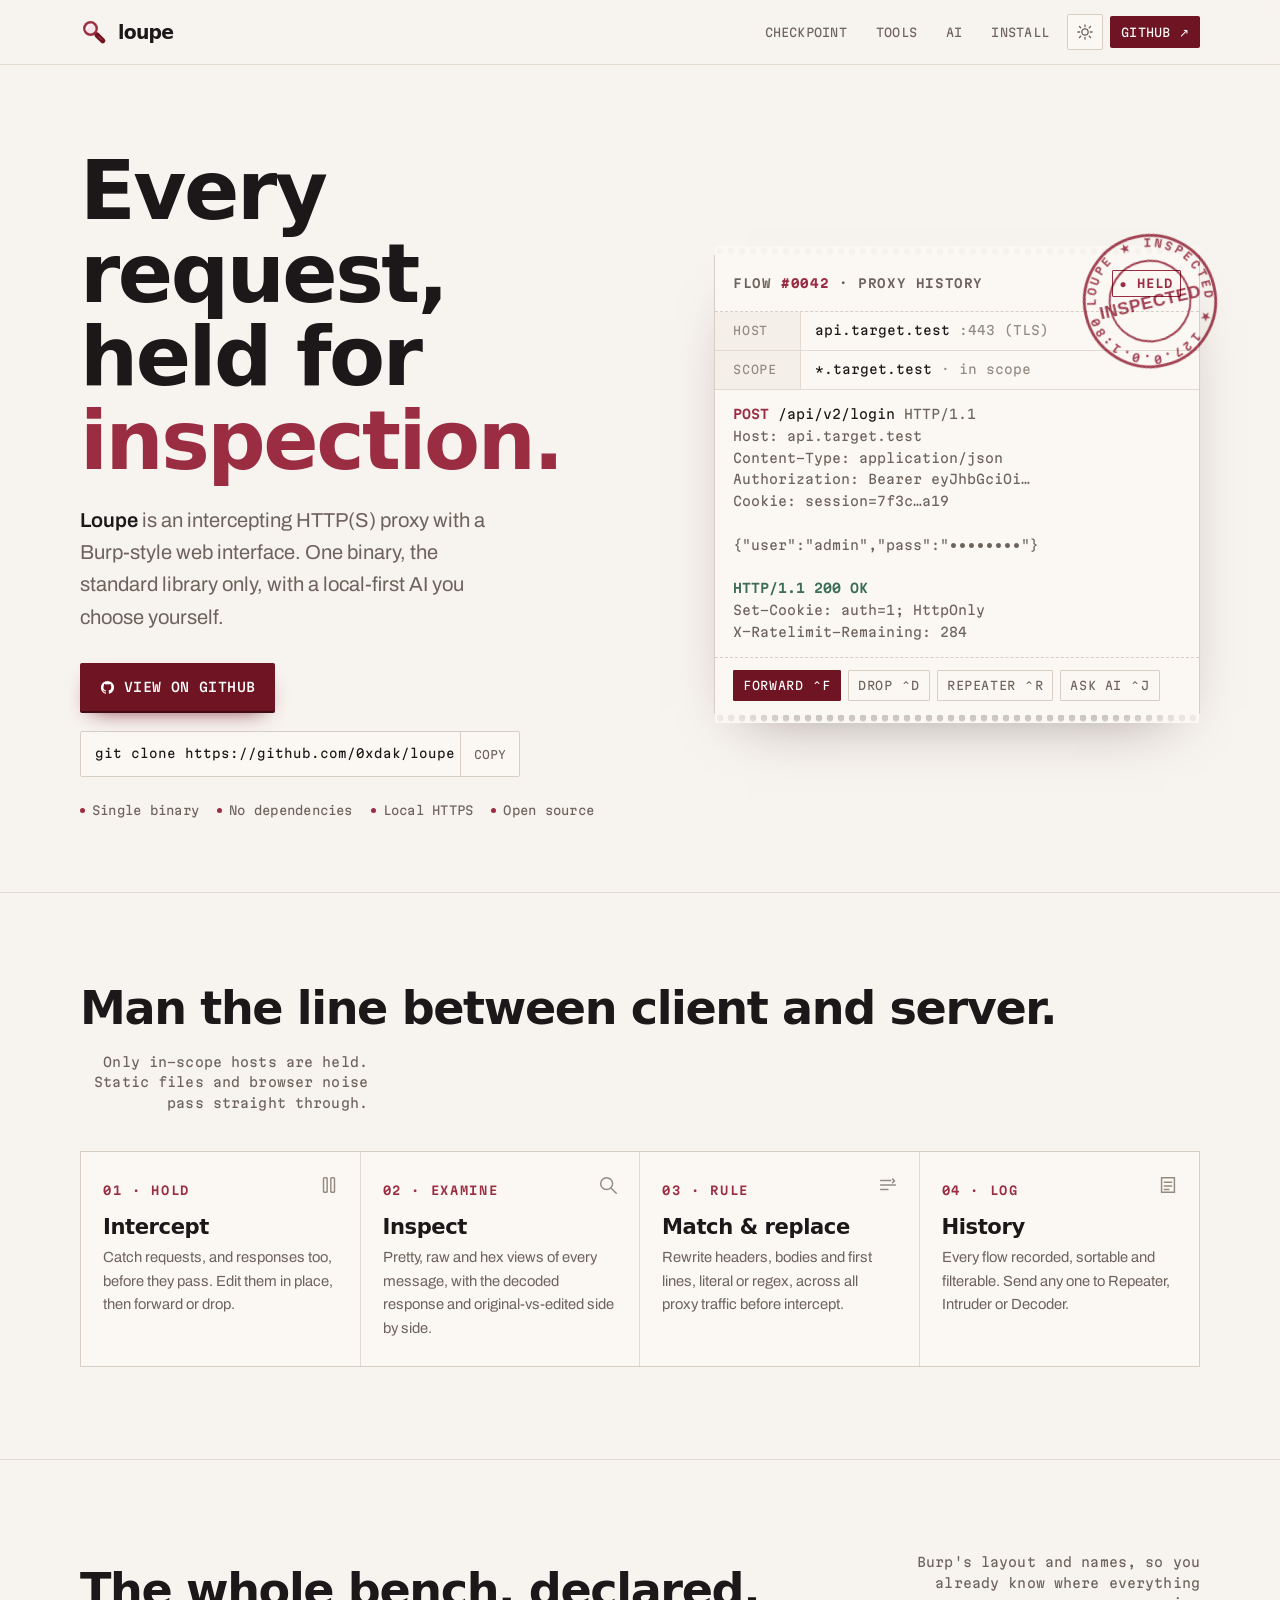
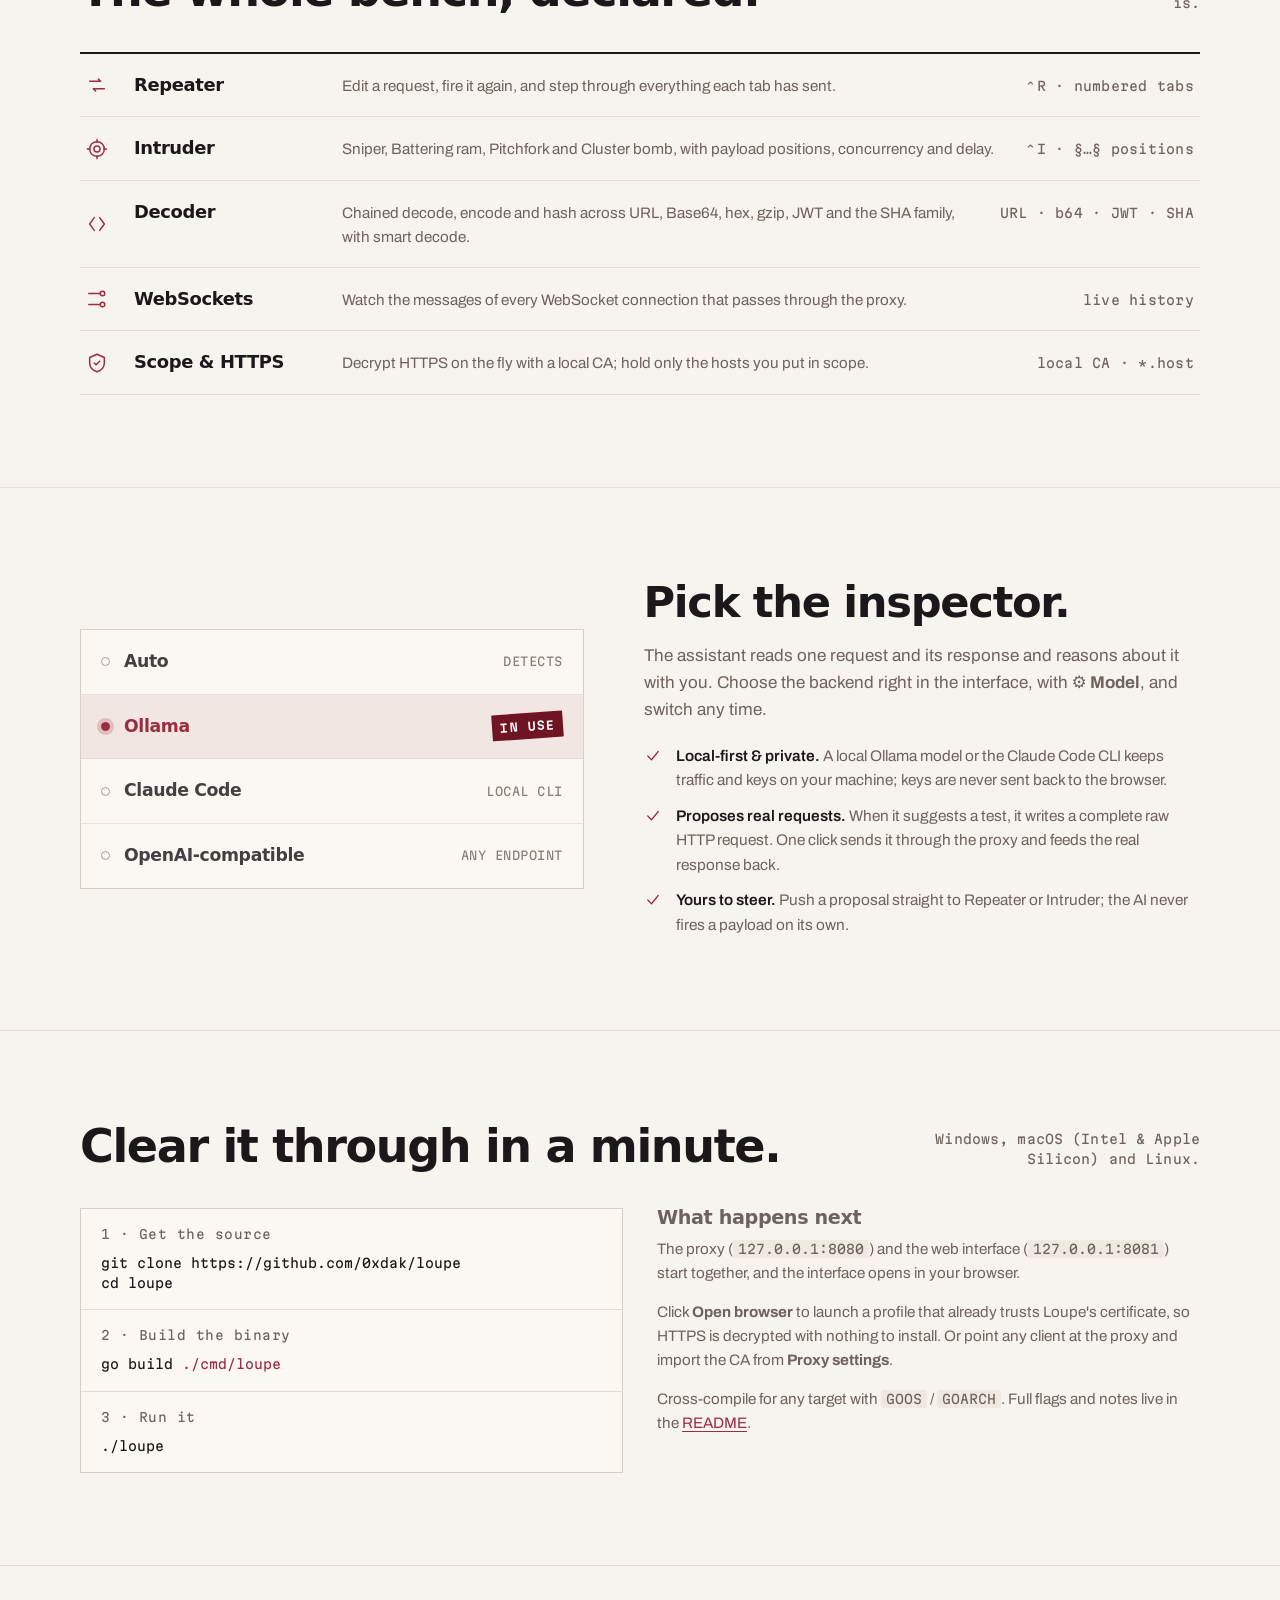
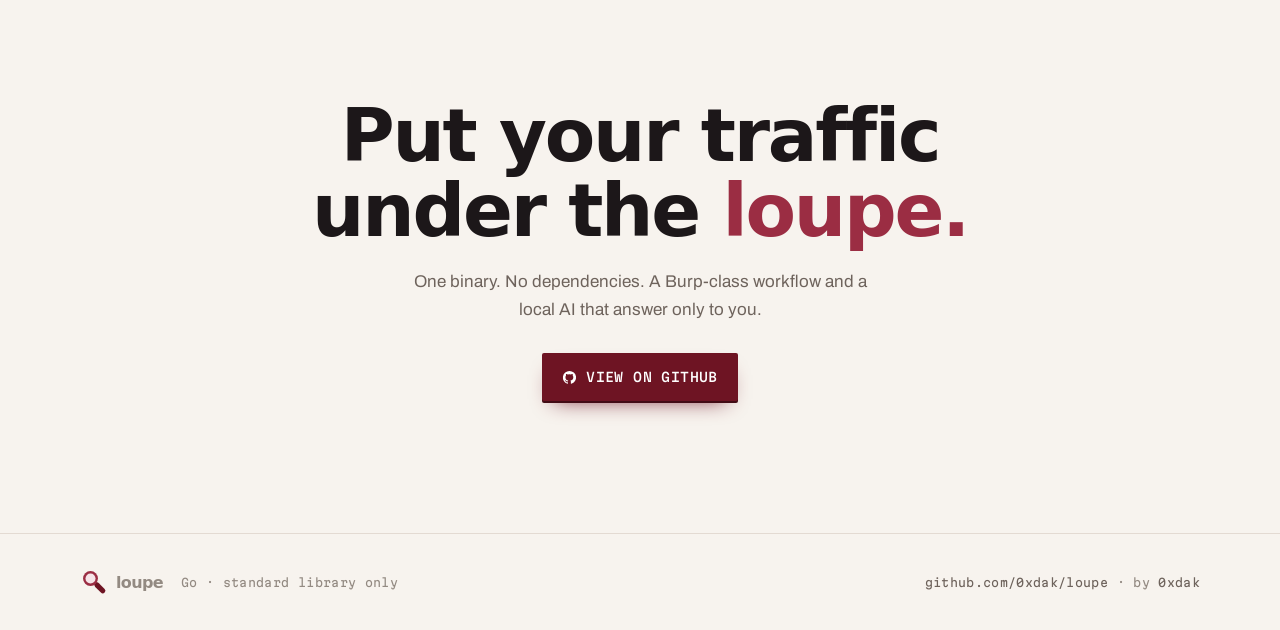
==== docs/index.html @ 5fdfc43d "feat(site): add Loupe landing page (docs/, GitHub Pages ready) A single self-contained landing page " ====
<!doctype html>
<html lang="en">
<head>
<meta charset="utf-8">
<meta name="viewport" content="width=device-width, initial-scale=1">
<title>Loupe — intercepting HTTP(S) proxy</title>
<meta name="description" content="Loupe is a single-binary intercepting HTTP(S) proxy with a Burp-style web interface. Go, standard library only, no dependencies, and a local-first AI assistant you choose yourself.">
<meta property="og:title" content="Loupe — every request, held for inspection">
<meta property="og:description" content="A single Go binary. Burp-style interception, Repeater, Intruder, Decoder — and a local-first AI you pick in the UI.">
<meta property="og:type" content="website">
<link rel="icon" href="data:image/svg+xml,%3Csvg xmlns='http://www.w3.org/2000/svg' viewBox='0 0 64 64'%3E%3Cline x1='34' y1='34' x2='39.5' y2='39.5' stroke='%239B2D43' stroke-width='7.5' stroke-linecap='round'/%3E%3Cline x1='39' y1='39' x2='52' y2='52' stroke='%236E1423' stroke-width='12' stroke-linecap='round'/%3E%3Ccircle cx='24' cy='24' r='17' fill='%239B2D43'/%3E%3Ccircle cx='24' cy='24' r='11.5' fill='%23F6E4E8'/%3E%3C/svg%3E">
<link rel="preconnect" href="https://fonts.googleapis.com">
<link rel="preconnect" href="https://fonts.gstatic.com" crossorigin>
<link href="https://fonts.googleapis.com/css2?family=Archivo:wght@400;500;600;700&family=Archivo+Expanded:wght@600;700;800&family=Martian+Mono:wght@400;500;600&display=swap" rel="stylesheet">
<style>
:root{
  --paper:#F7F3EE; --paper-2:#FBF8F3; --paper-sink:#F0E9E1;
  --ink:#1C1719; --ink-2:#6E635C; --ink-3:#938A82;
  --rule:#E3DAD2; --rule-2:#D8CEC3;
  --stamp:#9B2D43; --stamp-deep:#6E1423; --stamp-ink:#9B2D43; --stamp-hover:#9B2D43; --pink:#E0556B;
  --ok:#3C6E57;
  --display:"Archivo Expanded",system-ui,sans-serif;
  --sans:"Archivo",system-ui,sans-serif;
  --mono:"Martian Mono",ui-monospace,"SFMono-Regular",Menlo,Consolas,monospace;
  --maxw:1200px;
  --stampblend:multiply;
}
:root[data-theme="dark"],
html:not([data-theme="light"]) :root{}
@media (prefers-color-scheme:dark){
  :root:not([data-theme="light"]){
    --paper:#141011; --paper-2:#1C1618; --paper-sink:#0F0C0D;
    --ink:#F1E9EB; --ink-2:#B4A7AB; --ink-3:#9B9094;
    --rule:#2E2528; --rule-2:#3A3034;
    --stamp:#E0607A; --stamp-deep:#B5374F; --stamp-ink:#F293A5; --stamp-hover:#C83C56; --pink:#E0556B;
    --ok:#7FC3A3;
    --stampblend:screen;
    color-scheme:dark;
  }
}
:root[data-theme="dark"]{
  --paper:#141011; --paper-2:#1C1618; --paper-sink:#0F0C0D;
  --ink:#F1E9EB; --ink-2:#B4A7AB; --ink-3:#9B9094;
  --rule:#2E2528; --rule-2:#3A3034;
  --stamp:#E0607A; --stamp-deep:#B5374F; --stamp-ink:#F293A5; --stamp-hover:#C83C56; --pink:#E0556B;
  --ok:#7FC3A3;
  --stampblend:screen;
  color-scheme:dark;
}

*{box-sizing:border-box}
html{-webkit-text-size-adjust:100%}
body{
  margin:0; background:var(--paper); color:var(--ink); overflow-x:hidden;
  font-family:var(--sans); font-size:17px; line-height:1.6;
  font-feature-settings:"ss01";
  -webkit-font-smoothing:antialiased;
}
@media (prefers-reduced-motion: no-preference){html{scroll-behavior:smooth}}
::selection{background:var(--stamp); color:#fff}
a{color:inherit}
h1,h2,h3{margin:0; letter-spacing:-0.03em; line-height:1.02; font-family:var(--display); font-weight:800}
p{margin:0}
:focus-visible{outline:2.5px solid var(--stamp); outline-offset:3px; border-radius:1px}

/* custom scrollbar */
*{scrollbar-color:var(--stamp) var(--paper-sink)}
::-webkit-scrollbar{width:12px;height:12px}
::-webkit-scrollbar-track{background:var(--paper-sink)}
::-webkit-scrollbar-thumb{background:var(--stamp-deep); border:3px solid var(--paper-sink)}

.wrap{max-width:var(--maxw); margin-inline:auto; padding-inline:clamp(18px,4vw,40px)}
.mono{font-family:var(--mono)}

/* ── top bar ── */
.bar{position:sticky; top:0; z-index:40; background:color-mix(in srgb,var(--paper) 86%,transparent);
  backdrop-filter:saturate(120%) blur(8px); border-bottom:1px solid var(--rule)}
.bar .wrap{display:flex; align-items:center; gap:22px; height:64px}
.brand{display:flex; align-items:center; gap:10px; text-decoration:none; font-family:var(--display);
  font-weight:800; font-size:1.18rem; letter-spacing:-0.04em}
.brand svg{width:28px; height:28px; display:block}
.nav{display:flex; align-items:center; gap:7px; margin-left:auto}
.nav a{font-family:var(--mono); font-size:.73rem; letter-spacing:.02em; text-transform:uppercase;
  text-decoration:none; color:var(--ink-2); padding:7px 11px; border-radius:2px}
.nav a:hover{color:var(--ink); background:var(--paper-sink)}
.nav a.gh{color:#fff; background:var(--stamp-deep)}
.nav a.gh:hover{background:var(--stamp-hover); color:#fff}
.iconbtn{appearance:none; border:1px solid var(--rule-2); background:var(--paper-2); color:var(--ink-2);
  width:36px; height:36px; border-radius:2px; cursor:pointer; display:grid; place-items:center; flex:0 0 auto}
.iconbtn:hover{color:var(--stamp); border-color:var(--stamp)}
.iconbtn svg{width:18px;height:18px}
@media(max-width:720px){.nav a:not(.gh){display:none}}

/* ── hero ── */
.hero{position:relative; padding-top:84px; padding-bottom:72px}
.hero .wrap{display:grid; grid-template-columns:1.08fr .92fr; gap:clamp(30px,5vw,64px); align-items:center}
.lede h1{font-size:clamp(2.7rem,6.6vw,5.1rem)}
.lede h1 em{font-style:normal; color:var(--stamp-ink)}
.deck{margin-top:22px; font-size:clamp(1.05rem,1.6vw,1.26rem); color:var(--ink-2); max-width:34ch}
.deck b{color:var(--ink); font-weight:600}
.cta{margin-top:30px; display:flex; flex-wrap:wrap; gap:14px; align-items:center}
.btn{display:inline-flex; align-items:center; gap:9px; font-family:var(--mono); font-weight:500;
  font-size:.8rem; letter-spacing:.03em; text-transform:uppercase; text-decoration:none;
  padding:14px 20px; border-radius:2px; transition:transform .18s cubic-bezier(.2,.8,.2,1),background .18s}
.btn.primary{background:var(--stamp-deep); color:#fff; box-shadow:0 2px 0 color-mix(in srgb,var(--stamp-deep) 60%,#000), 0 10px 22px -12px var(--stamp-deep)}
.btn.primary:hover{background:var(--stamp-hover); transform:translateY(-2px)}
.btn.primary svg{width:15px;height:15px}
.install{margin-top:20px; display:flex; align-items:stretch; max-width:440px; border:1px solid var(--rule-2);
  border-radius:2px; background:var(--paper-2); overflow:hidden}
.install code{font-family:var(--mono); font-size:.76rem; color:var(--ink); padding:12px 14px; overflow-x:auto; white-space:nowrap; flex:1}
.install .cp{appearance:none;border:0;border-left:1px solid var(--rule-2); background:transparent; color:var(--ink-2); cursor:pointer; padding:0 13px; font-family:var(--mono); font-size:.7rem}
.install .cp:hover{color:var(--stamp); background:var(--paper-sink)}
.trust{margin-top:24px; display:flex; flex-wrap:wrap; gap:7px 18px; font-family:var(--mono); font-size:.75rem; letter-spacing:.02em; color:var(--ink-2)}
.trust span{display:inline-flex; align-items:center; gap:7px}
.trust span::before{content:""; width:5px; height:5px; background:var(--stamp); border-radius:50%}

/* ── declaration card (hero right) ── */
.decl{position:relative; background:var(--paper-2); border:1px solid var(--rule-2);
  box-shadow:0 1px 0 var(--paper), 0 30px 60px -34px rgba(40,20,20,.5);
  --perf:radial-gradient(circle at 5px 50%, transparent 3.2px, var(--paper-2) 3.6px);
}
.decl::before,.decl::after{content:""; position:absolute; left:0; right:0; height:10px;
  background:var(--perf); background-size:11px 11px; background-position:0 center}
.decl::before{top:-10px} .decl::after{bottom:-10px; transform:scaleY(-1)}
.decl .hd{display:flex; justify-content:space-between; align-items:baseline; gap:12px; padding:14px 18px; border-bottom:1px dashed var(--rule-2)}
.decl .hd .no{font-family:var(--mono); font-weight:600; font-size:.76rem; letter-spacing:.05em; color:var(--ink-2)}
.decl .hd .no b{color:var(--stamp-ink)}
.decl .verdict{font-family:var(--mono); font-size:.74rem; font-weight:600; letter-spacing:.09em; text-transform:uppercase; color:var(--stamp-ink); border:1px solid currentColor; padding:3px 7px; border-radius:1px}
.fieldrow{display:grid; grid-template-columns:86px 1fr; border-bottom:1px solid var(--rule); font-size:.78rem}
.fieldrow .k{font-family:var(--mono); font-size:.72rem; letter-spacing:.06em; text-transform:uppercase; color:var(--ink-3); padding:9px 10px 9px 18px; border-right:1px solid var(--rule); background:color-mix(in srgb,var(--paper-sink) 60%,transparent)}
.fieldrow .v{font-family:var(--mono); color:var(--ink); padding:9px 14px; overflow:hidden; text-overflow:ellipsis; white-space:nowrap}
.fieldrow .v .mut{color:var(--ink-3)}
.raw{font-family:var(--mono); font-size:.8rem; line-height:1.7; padding:14px 18px; color:var(--ink-2); white-space:pre; overflow-x:auto}
.raw .m{color:var(--stamp-ink); font-weight:600}
.raw .h{color:var(--ink)}
.raw .s{color:var(--ok); font-weight:600}
.decl .ft{display:flex; gap:7px; padding:12px 18px; border-top:1px dashed var(--rule-2); flex-wrap:wrap}
.chip{font-family:var(--mono); font-size:.72rem; letter-spacing:.05em; text-transform:uppercase; padding:5px 9px; border-radius:1px; border:1px solid var(--rule-2); color:var(--ink-2)}
.chip.on{background:var(--stamp-deep); color:#fff; border-color:var(--stamp-deep)}

/* rubber stamp */
.stamp{position:absolute; width:150px; height:150px; right:-26px; top:-30px; z-index:3;
  color:var(--stamp-ink); mix-blend-mode:var(--stampblend);
  transform:rotate(-13deg); pointer-events:none;
  filter:drop-shadow(0 1px 0 rgba(0,0,0,.04))}
.stamp svg{width:100%; height:100%}
@media (prefers-reduced-motion: no-preference){
  .stamp{animation:thwack .55s cubic-bezier(.2,.9,.25,1) .45s both}
  @keyframes thwack{
    0%{opacity:0; transform:rotate(-30deg) scale(1.5)}
    60%{opacity:.95; transform:rotate(-10deg) scale(.96)}
    100%{opacity:.9; transform:rotate(-13deg) scale(1)}
  }
}

/* ── section frame ── */
section{position:relative}
.band{padding-top:92px; padding-bottom:92px; border-top:1px solid var(--rule)}
.htop{display:flex; align-items:flex-end; justify-content:space-between; gap:20px; margin-bottom:38px; flex-wrap:wrap}
.htop h2{font-size:clamp(1.9rem,3.6vw,2.9rem)}
.htop .note{font-family:var(--mono); font-size:.8rem; letter-spacing:.01em; color:var(--ink-2); max-width:32ch; text-align:right}
.lead{font-size:clamp(1.05rem,1.5vw,1.2rem); color:var(--ink-2); max-width:60ch}

/* checkpoint stations */
.stations{display:grid; grid-template-columns:repeat(4,1fr); border:1px solid var(--rule-2); background:var(--paper-2)}
.station{padding:24px 22px 26px; border-right:1px solid var(--rule); position:relative}
.station:last-child{border-right:0}
.station .seg{font-family:var(--mono); font-size:.74rem; letter-spacing:.14em; text-transform:uppercase; color:var(--stamp-ink); font-weight:600}
.station h3{font-family:var(--display); font-weight:700; font-size:1.32rem; margin:12px 0 9px; letter-spacing:-.02em}
.station p{font-size:.92rem; color:var(--ink-2)}
.station .mk{position:absolute; top:22px; right:20px; width:22px; height:22px; color:var(--ink-3)}
.station .mk svg{width:100%;height:100%}
@media(max-width:860px){.stations{grid-template-columns:1fr 1fr}
  .station:nth-child(2n){border-right:0} .station:nth-child(-n+2){border-bottom:1px solid var(--rule)}}
@media(max-width:520px){.stations{grid-template-columns:1fr}
  .station{border-right:0; border-bottom:1px solid var(--rule)} .station:last-child{border-bottom:0}}

/* manifest ledger */
.manifest{border-top:2px solid var(--ink)}
.item{display:grid; grid-template-columns:30px 190px 1fr auto; gap:18px; align-items:baseline;
  padding:17px 6px; border-bottom:1px solid var(--rule)}
.item .ic{width:22px; height:22px; color:var(--stamp-ink); align-self:center}
.item .ic svg{width:100%;height:100%}
.item .nm{font-family:var(--display); font-weight:700; font-size:1.12rem; letter-spacing:-.02em}
.item .ds{color:var(--ink-2); font-size:.95rem}
.item .cd{font-family:var(--mono); font-size:.8rem; letter-spacing:.02em; color:var(--ink-2); white-space:nowrap}
.item:hover{background:var(--paper-2)}
.item:hover .nm{color:var(--stamp-ink)}
@media(max-width:760px){.item{grid-template-columns:24px 1fr; gap:6px 14px}
  .item .ds{grid-column:2} .item .cd{grid-column:2; margin-top:2px}}

/* AI section — struck-forward stack */
.ai{display:grid; grid-template-columns:.95fr 1.05fr; gap:clamp(30px,5vw,60px); align-items:center}
.providers{border:1px solid var(--rule-2); background:var(--paper-2)}
.prov{display:flex; align-items:center; gap:14px; padding:18px 20px; border-bottom:1px solid var(--rule); position:relative; transition:background .2s}
.prov:last-child{border-bottom:0}
.prov .dot{width:9px;height:9px;border-radius:50%; border:1.5px solid var(--ink-3); flex:0 0 auto}
.prov .pn{font-family:var(--display); font-weight:700; font-size:1.08rem; letter-spacing:-.02em}
.prov .pd{font-family:var(--mono); font-size:.74rem; color:var(--ink-2); margin-left:auto; text-transform:uppercase; letter-spacing:.04em}
.prov.ghost{opacity:.82}
.prov.active{opacity:1; background:color-mix(in srgb,var(--stamp) 9%,transparent)}
.prov.active .dot{background:var(--stamp); border-color:var(--stamp); box-shadow:0 0 0 4px color-mix(in srgb,var(--stamp) 22%,transparent)}
.prov.active .pn{color:var(--stamp-ink)}
.prov.active .pd{color:var(--stamp-ink)}
.prov .struck{margin-left:auto; display:none}
.prov.active .struck{display:inline-block; font-family:var(--mono); font-size:.72rem; font-weight:600; letter-spacing:.1em; text-transform:uppercase; color:#fff; background:var(--stamp-deep); padding:4px 8px; border-radius:1px; transform:rotate(-4deg)}
.prov.active .pd{display:none}
.ai .copy h2{font-size:clamp(1.9rem,3.4vw,2.7rem)}
.ai .copy p{margin-top:18px; color:var(--ink-2)}
.ai .copy ul{margin:20px 0 0; padding:0; list-style:none; display:grid; gap:11px}
.ai .copy li{display:grid; grid-template-columns:20px 1fr; gap:12px; font-size:.96rem; color:var(--ink-2)}
.ai .copy li b{color:var(--ink); font-weight:600}
.ai .copy li svg{width:18px;height:18px;color:var(--stamp-ink);margin-top:3px}
@media(max-width:820px){.ai{grid-template-columns:1fr; gap:34px}}

/* install */
.installband .grid{display:grid; grid-template-columns:1fr 1fr; gap:34px}
@media(max-width:760px){.installband .grid{grid-template-columns:1fr; gap:26px}}
.steps{display:grid; gap:0; border:1px solid var(--rule-2); background:var(--paper-2)}
.step{padding:16px 20px; border-bottom:1px solid var(--rule)}
.step:last-child{border-bottom:0}
.step .lbl{font-family:var(--mono); font-size:.78rem; letter-spacing:.04em; color:var(--ink-2)}
.step pre{margin:8px 0 0; font-family:var(--mono); font-size:.8rem; color:var(--ink); white-space:pre-wrap; word-break:break-word}
.step pre .m{color:var(--stamp-ink)}
.notes{font-size:.95rem; color:var(--ink-2)}
.notes h3{font-family:var(--display); font-weight:700; font-size:1.2rem; letter-spacing:-.02em; margin:0 0 10px}
.notes p{margin:0 0 14px} .notes code{font-family:var(--mono); font-size:.84em; background:var(--paper-sink); padding:1px 5px; border-radius:2px}
.notes a{color:var(--stamp-ink); text-underline-offset:3px}

/* closing */
.closer{text-align:center; padding-top:132px; padding-bottom:132px; border-top:1px solid var(--rule); position:relative; overflow:hidden}
.closer h2{font-size:clamp(2.3rem,6vw,4.6rem)}
.closer h2 em{font-style:normal;color:var(--stamp-ink)}
.closer p{margin:20px auto 0; color:var(--ink-2); max-width:46ch}
.closer .cta{justify-content:center}

/* footer */
footer{border-top:1px solid var(--rule); padding-block:34px; color:var(--ink-3)}
footer .wrap{display:flex; align-items:center; gap:18px; flex-wrap:wrap; font-family:var(--mono); font-size:.72rem; letter-spacing:.03em}
footer .brand{font-size:1rem}
footer a{color:var(--ink-2); text-decoration:none}
footer a:hover{color:var(--stamp-ink)}
footer .sp{margin-left:auto}
@media(max-width:880px){.hero .wrap{grid-template-columns:1fr; gap:38px}.decl{max-width:560px}.stamp{width:124px;height:124px;right:-10px;top:-24px}}
@media(max-width:640px){.band{padding-top:58px;padding-bottom:58px}.closer{padding-top:84px;padding-bottom:84px}.hero{padding-top:52px}.htop .note{text-align:left}.install{max-width:100%}}
</style>
</head>
<body>

<header class="bar">
  <div class="wrap">
    <a class="brand" href="#top" aria-label="Loupe home">
      <svg viewBox="0 0 64 64" aria-hidden="true">
        <clipPath id="lg"><circle cx="24" cy="24" r="11.5"/></clipPath>
        <line x1="34" y1="34" x2="39.5" y2="39.5" stroke="#9B2D43" stroke-width="7.5" stroke-linecap="round"/>
        <line x1="39" y1="39" x2="52" y2="52" stroke="#6E1423" stroke-width="12" stroke-linecap="round"/>
        <line x1="42.5" y1="42.5" x2="49.5" y2="49.5" stroke="#E0556B" stroke-width="2.4" stroke-linecap="round" opacity=".5"/>
        <circle cx="24" cy="24" r="17" fill="#9B2D43"/>
        <circle cx="24" cy="24" r="11.5" fill="#F6E4E8"/>
        <g clip-path="url(#lg)"><path d="M11 29 L29 11" stroke="#fff" stroke-width="5" stroke-linecap="round" opacity=".55"/></g>
      </svg>
      loupe
    </a>
    <nav class="nav">
      <a href="#checkpoint">Checkpoint</a>
      <a href="#tools">Tools</a>
      <a href="#ai">AI</a>
      <a href="#install">Install</a>
      <button class="iconbtn" id="theme" aria-label="Switch theme" title="Switch light / dark">
        <svg viewBox="0 0 24 24" fill="none" stroke="currentColor" stroke-width="1.7" stroke-linecap="round"><circle cx="12" cy="12" r="4.2"/><path d="M12 2.5v2.4M12 19.1v2.4M4.6 4.6l1.7 1.7M17.7 17.7l1.7 1.7M2.5 12h2.4M19.1 12h2.4M4.6 19.4l1.7-1.7M17.7 6.3l1.7-1.7"/></svg>
      </button>
      <a class="gh" href="https://github.com/0xdak/loupe">GitHub ↗</a>
    </nav>
  </div>
</header>

<main id="top">

<!-- ── HERO ── -->
<section class="hero">
  <div class="wrap">
    <div class="lede">
      <h1>Every request,<br>held for <em>inspection.</em></h1>
      <p class="deck"><b>Loupe</b> is an intercepting HTTP(S) proxy with a Burp-style web interface. One binary, the standard library only, with a local-first AI you choose yourself.</p>
      <div class="cta">
        <a class="btn primary" href="https://github.com/0xdak/loupe">
          <svg viewBox="0 0 24 24" fill="currentColor" aria-hidden="true"><path d="M12 1.5A10.5 10.5 0 0 0 8.7 22c.5.1.7-.2.7-.5v-2c-2.8.6-3.4-1.2-3.4-1.2-.5-1.2-1.1-1.5-1.1-1.5-.9-.6.1-.6.1-.6 1 .1 1.5 1 1.5 1 .9 1.5 2.4 1.1 3 .8.1-.6.3-1.1.6-1.4-2.2-.2-4.6-1.1-4.6-5 0-1.1.4-2 1-2.7-.1-.3-.4-1.3.1-2.6 0 0 .8-.3 2.7 1a9.4 9.4 0 0 1 5 0c1.9-1.3 2.7-1 2.7-1 .5 1.3.2 2.3.1 2.6.6.7 1 1.6 1 2.7 0 3.9-2.4 4.8-4.6 5 .3.3.7 1 .7 2v3c0 .3.2.6.7.5A10.5 10.5 0 0 0 12 1.5Z"/></svg>
          View on GitHub
        </a>
      </div>
      <div class="install">
        <code>git clone https://github.com/0xdak/loupe &amp;&amp; cd loupe &amp;&amp; go build ./cmd/loupe</code>
        <button class="cp" data-copy="git clone https://github.com/0xdak/loupe &amp;&amp; cd loupe &amp;&amp; go build ./cmd/loupe" aria-label="Copy install command">COPY</button>
      </div>
      <div class="trust">
        <span>Single binary</span><span>No dependencies</span><span>Local HTTPS</span><span>Open source</span>
      </div>
    </div>

    <div class="decl" aria-label="A held request, stamped inspected">
      <div class="stamp" aria-hidden="true">
        <svg viewBox="0 0 160 160">
          <defs><path id="ring" d="M80,80 m-58,0 a58,58 0 1,1 116,0 a58,58 0 1,1 -116,0"/></defs>
          <circle cx="80" cy="80" r="70" fill="none" stroke="currentColor" stroke-width="3"/>
          <circle cx="80" cy="80" r="43" fill="none" stroke="currentColor" stroke-width="2"/>
          <text font-family="Martian Mono, monospace" font-size="11.5" font-weight="600" letter-spacing="2.4" fill="currentColor">
            <textPath href="#ring" startOffset="2%">LOUPE ★ INSPECTED ★ 127.0.0.1:8080 ★ HELD ★</textPath>
          </text>
          <text x="80" y="87" text-anchor="middle" font-family="Archivo Expanded, sans-serif" font-size="18.5" font-weight="800" letter-spacing=".5" fill="currentColor">INSPECTED</text>
        </svg>
      </div>
      <div class="hd">
        <span class="no">FLOW <b>#0042</b> · PROXY HISTORY</span>
        <span class="verdict">● HELD</span>
      </div>
      <div class="fieldrow"><div class="k">Host</div><div class="v">api.target.test <span class="mut">:443 (TLS)</span></div></div>
      <div class="fieldrow"><div class="k">Scope</div><div class="v">*.target.test <span class="mut">· in scope</span></div></div>
      <div class="raw"><span class="m">POST</span> <span class="h">/api/v2/login</span> HTTP/1.1
Host: api.target.test
Content-Type: application/json
Authorization: Bearer eyJhbGciОi…
Cookie: session=7f3c…a19

{"user":"admin","pass":"••••••••"}

<span class="s">HTTP/1.1 200 OK</span>
Set-Cookie: auth=1; HttpOnly
X-Ratelimit-Remaining: 284</div>
      <div class="ft">
        <span class="chip on">Forward ⌃F</span>
        <span class="chip">Drop ⌃D</span>
        <span class="chip">Repeater ⌃R</span>
        <span class="chip">Ask AI ⌃J</span>
      </div>
    </div>
  </div>
</section>

<!-- ── CHECKPOINT ── -->
<section class="band" id="checkpoint">
  <div class="wrap">
    <div class="htop">
      <h2>Man the line between client and server.</h2>
      <p class="note">Only in-scope hosts are held. Static files and browser noise pass straight through.</p>
    </div>
    <div class="stations">
      <div class="station">
        <span class="seg">01 · Hold</span>
        <div class="mk"><svg viewBox="0 0 24 24" fill="none" stroke="currentColor" stroke-width="1.6"><rect x="6" y="4" width="4" height="16" rx="1"/><rect x="14" y="4" width="4" height="16" rx="1"/></svg></div>
        <h3>Intercept</h3>
        <p>Catch requests, and responses too, before they pass. Edit them in place, then forward or drop.</p>
      </div>
      <div class="station">
        <span class="seg">02 · Examine</span>
        <div class="mk"><svg viewBox="0 0 24 24" fill="none" stroke="currentColor" stroke-width="1.6" stroke-linecap="round"><circle cx="10.5" cy="10.5" r="6.5"/><path d="M15.5 15.5 21 21"/></svg></div>
        <h3>Inspect</h3>
        <p>Pretty, raw and hex views of every message, with the decoded response and original-vs-edited side by side.</p>
      </div>
      <div class="station">
        <span class="seg">03 · Rule</span>
        <div class="mk"><svg viewBox="0 0 24 24" fill="none" stroke="currentColor" stroke-width="1.6" stroke-linecap="round" stroke-linejoin="round"><path d="M4 7h11M4 12h16M4 17h8"/><path d="M17 5.5 19 7.5 17 9.5"/></svg></div>
        <h3>Match &amp; replace</h3>
        <p>Rewrite headers, bodies and first lines, literal or regex, across all proxy traffic before intercept.</p>
      </div>
      <div class="station">
        <span class="seg">04 · Log</span>
        <div class="mk"><svg viewBox="0 0 24 24" fill="none" stroke="currentColor" stroke-width="1.6" stroke-linecap="round"><path d="M5 4h14v16H5z"/><path d="M8 9h8M8 13h8M8 17h5"/></svg></div>
        <h3>History</h3>
        <p>Every flow recorded, sortable and filterable. Send any one to Repeater, Intruder or Decoder.</p>
      </div>
    </div>
  </div>
</section>

<!-- ── TOOLS MANIFEST ── -->
<section class="band" id="tools">
  <div class="wrap">
    <div class="htop">
      <h2>The whole bench, declared.</h2>
      <p class="note">Burp's layout and names, so you already know where everything is.</p>
    </div>
    <div class="manifest">
      <div class="item">
        <span class="ic"><svg viewBox="0 0 24 24" fill="none" stroke="currentColor" stroke-width="1.6" stroke-linecap="round" stroke-linejoin="round"><path d="M4 8h12l-2.5-2.5M20 16H8l2.5 2.5"/></svg></span>
        <span class="nm">Repeater</span>
        <span class="ds">Edit a request, fire it again, and step through everything each tab has sent.</span>
        <span class="cd">⌃R · numbered tabs</span>
      </div>
      <div class="item">
        <span class="ic"><svg viewBox="0 0 24 24" fill="none" stroke="currentColor" stroke-width="1.6"><circle cx="12" cy="12" r="8"/><circle cx="12" cy="12" r="3.3"/><path d="M12 1.5v3M12 19.5v3M1.5 12h3M19.5 12h3" stroke-linecap="round"/></svg></span>
        <span class="nm">Intruder</span>
        <span class="ds">Sniper, Battering ram, Pitchfork and Cluster bomb, with payload positions, concurrency and delay.</span>
        <span class="cd">⌃I · §…§ positions</span>
      </div>
      <div class="item">
        <span class="ic"><svg viewBox="0 0 24 24" fill="none" stroke="currentColor" stroke-width="1.6" stroke-linecap="round" stroke-linejoin="round"><path d="M9 5 4 12l5 7M15 5l5 7-5 7"/></svg></span>
        <span class="nm">Decoder</span>
        <span class="ds">Chained decode, encode and hash across URL, Base64, hex, gzip, JWT and the SHA family, with smart decode.</span>
        <span class="cd">URL · b64 · JWT · SHA</span>
      </div>
      <div class="item">
        <span class="ic"><svg viewBox="0 0 24 24" fill="none" stroke="currentColor" stroke-width="1.6" stroke-linecap="round" stroke-linejoin="round"><path d="M3 6h12M3 18h12"/><circle cx="18" cy="6" r="2.5"/><circle cx="18" cy="18" r="2.5"/></svg></span>
        <span class="nm">WebSockets</span>
        <span class="ds">Watch the messages of every WebSocket connection that passes through the proxy.</span>
        <span class="cd">live history</span>
      </div>
      <div class="item">
        <span class="ic"><svg viewBox="0 0 24 24" fill="none" stroke="currentColor" stroke-width="1.6" stroke-linecap="round" stroke-linejoin="round"><path d="M12 2.5 4 6v6c0 5 3.4 8 8 9.5 4.6-1.5 8-4.5 8-9.5V6z"/><path d="M9 12l2 2 4-4"/></svg></span>
        <span class="nm">Scope &amp; HTTPS</span>
        <span class="ds">Decrypt HTTPS on the fly with a local CA; hold only the hosts you put in scope.</span>
        <span class="cd">local CA · *.host</span>
      </div>
    </div>
  </div>
</section>

<!-- ── AI ── -->
<section class="band" id="ai">
  <div class="wrap ai">
    <div class="providers" role="list" aria-label="AI providers, the active one struck forward">
      <div class="prov ghost" role="listitem"><span class="dot"></span><span class="pn">Auto</span><span class="pd">detects</span></div>
      <div class="prov active" role="listitem"><span class="dot"></span><span class="pn">Ollama</span><span class="pd">local</span><span class="struck">In use</span></div>
      <div class="prov ghost" role="listitem"><span class="dot"></span><span class="pn">Claude Code</span><span class="pd">local CLI</span></div>
      <div class="prov ghost" role="listitem"><span class="dot"></span><span class="pn">OpenAI-compatible</span><span class="pd">any endpoint</span></div>
    </div>
    <div class="copy">
      <h2>Pick the inspector.</h2>
      <p>The assistant reads one request and its response and reasons about it with you. Choose the backend right in the interface, with <b>⚙ Model</b>, and switch any time.</p>
      <ul>
        <li><svg viewBox="0 0 24 24" fill="none" stroke="currentColor" stroke-width="1.7" stroke-linecap="round" stroke-linejoin="round"><path d="M5 12l5 5 9-11"/></svg><span><b>Local-first & private.</b> A local Ollama model or the Claude Code CLI keeps traffic and keys on your machine; keys are never sent back to the browser.</span></li>
        <li><svg viewBox="0 0 24 24" fill="none" stroke="currentColor" stroke-width="1.7" stroke-linecap="round" stroke-linejoin="round"><path d="M5 12l5 5 9-11"/></svg><span><b>Proposes real requests.</b> When it suggests a test, it writes a complete raw HTTP request. One click sends it through the proxy and feeds the real response back.</span></li>
        <li><svg viewBox="0 0 24 24" fill="none" stroke="currentColor" stroke-width="1.7" stroke-linecap="round" stroke-linejoin="round"><path d="M5 12l5 5 9-11"/></svg><span><b>Yours to steer.</b> Push a proposal straight to Repeater or Intruder; the AI never fires a payload on its own.</span></li>
      </ul>
    </div>
  </div>
</section>

<!-- ── INSTALL ── -->
<section class="band installband" id="install">
  <div class="wrap">
    <div class="htop"><h2>Clear it through in a minute.</h2>
      <p class="note">Windows, macOS (Intel &amp; Apple Silicon) and Linux.</p></div>
    <div class="grid">
      <div class="steps">
        <div class="step"><div class="lbl">1 · Get the source</div><pre>git clone https://github.com/0xdak/loupe
cd loupe</pre></div>
        <div class="step"><div class="lbl">2 · Build the binary</div><pre>go build <span class="m">./cmd/loupe</span></pre></div>
        <div class="step"><div class="lbl">3 · Run it</div><pre>./loupe</pre></div>
      </div>
      <div class="notes">
        <h3>What happens next</h3>
        <p>The proxy (<code>127.0.0.1:8080</code>) and the web interface (<code>127.0.0.1:8081</code>) start together, and the interface opens in your browser.</p>
        <p>Click <b>Open browser</b> to launch a profile that already trusts Loupe's certificate, so HTTPS is decrypted with nothing to install. Or point any client at the proxy and import the CA from <b>Proxy settings</b>.</p>
        <p>Cross-compile for any target with <code>GOOS</code> / <code>GOARCH</code>. Full flags and notes live in the <a href="https://github.com/0xdak/loupe#readme">README</a>.</p>
      </div>
    </div>
  </div>
</section>

<!-- ── CLOSER ── -->
<section class="closer">
  <div class="wrap">
    <h2>Put your traffic<br>under the <em>loupe.</em></h2>
    <p>One binary. No dependencies. A Burp-class workflow and a local AI that answer only to you.</p>
    <div class="cta">
      <a class="btn primary" href="https://github.com/0xdak/loupe">
        <svg viewBox="0 0 24 24" fill="currentColor" aria-hidden="true"><path d="M12 1.5A10.5 10.5 0 0 0 8.7 22c.5.1.7-.2.7-.5v-2c-2.8.6-3.4-1.2-3.4-1.2-.5-1.2-1.1-1.5-1.1-1.5-.9-.6.1-.6.1-.6 1 .1 1.5 1 1.5 1 .9 1.5 2.4 1.1 3 .8.1-.6.3-1.1.6-1.4-2.2-.2-4.6-1.1-4.6-5 0-1.1.4-2 1-2.7-.1-.3-.4-1.3.1-2.6 0 0 .8-.3 2.7 1a9.4 9.4 0 0 1 5 0c1.9-1.3 2.7-1 2.7-1 .5 1.3.2 2.3.1 2.6.6.7 1 1.6 1 2.7 0 3.9-2.4 4.8-4.6 5 .3.3.7 1 .7 2v3c0 .3.2.6.7.5A10.5 10.5 0 0 0 12 1.5Z"/></svg>
        View on GitHub
      </a>
    </div>
  </div>
</section>

</main>

<footer>
  <div class="wrap">
    <span class="brand" style="display:flex;align-items:center;gap:8px">
      <svg viewBox="0 0 64 64" width="22" height="22" aria-hidden="true"><line x1="34" y1="34" x2="39.5" y2="39.5" stroke="#9B2D43" stroke-width="7.5" stroke-linecap="round"/><line x1="39" y1="39" x2="52" y2="52" stroke="#6E1423" stroke-width="12" stroke-linecap="round"/><circle cx="24" cy="24" r="17" fill="#9B2D43"/><circle cx="24" cy="24" r="11.5" fill="#F6E4E8"/></svg>
      loupe
    </span>
    <span>Go · standard library only</span>
    <span class="sp"><a href="https://github.com/0xdak/loupe">github.com/0xdak/loupe</a> · by <a href="https://github.com/0xdak">0xdak</a></span>
  </div>
</footer>

<script>
(function(){
  var root=document.documentElement, k="loupe.theme";
  try{var s=localStorage.getItem(k); if(s)root.setAttribute("data-theme",s);}catch(e){}
  document.getElementById("theme").addEventListener("click",function(){
    var cur=root.getAttribute("data-theme");
    if(!cur)cur=matchMedia("(prefers-color-scheme:dark)").matches?"dark":"light";
    var next=cur==="dark"?"light":"dark";
    root.setAttribute("data-theme",next);
    try{localStorage.setItem(k,next);}catch(e){}
  });
  document.querySelectorAll("[data-copy]").forEach(function(b){
    b.addEventListener("click",function(){
      var t=b.getAttribute("data-copy").replace(/&amp;/g,"&");
      navigator.clipboard&&navigator.clipboard.writeText(t).then(function(){
        var o=b.textContent; b.textContent="COPIED"; setTimeout(function(){b.textContent=o;},1400);
      });
    });
  });
})();
</script>
</body>
</html>
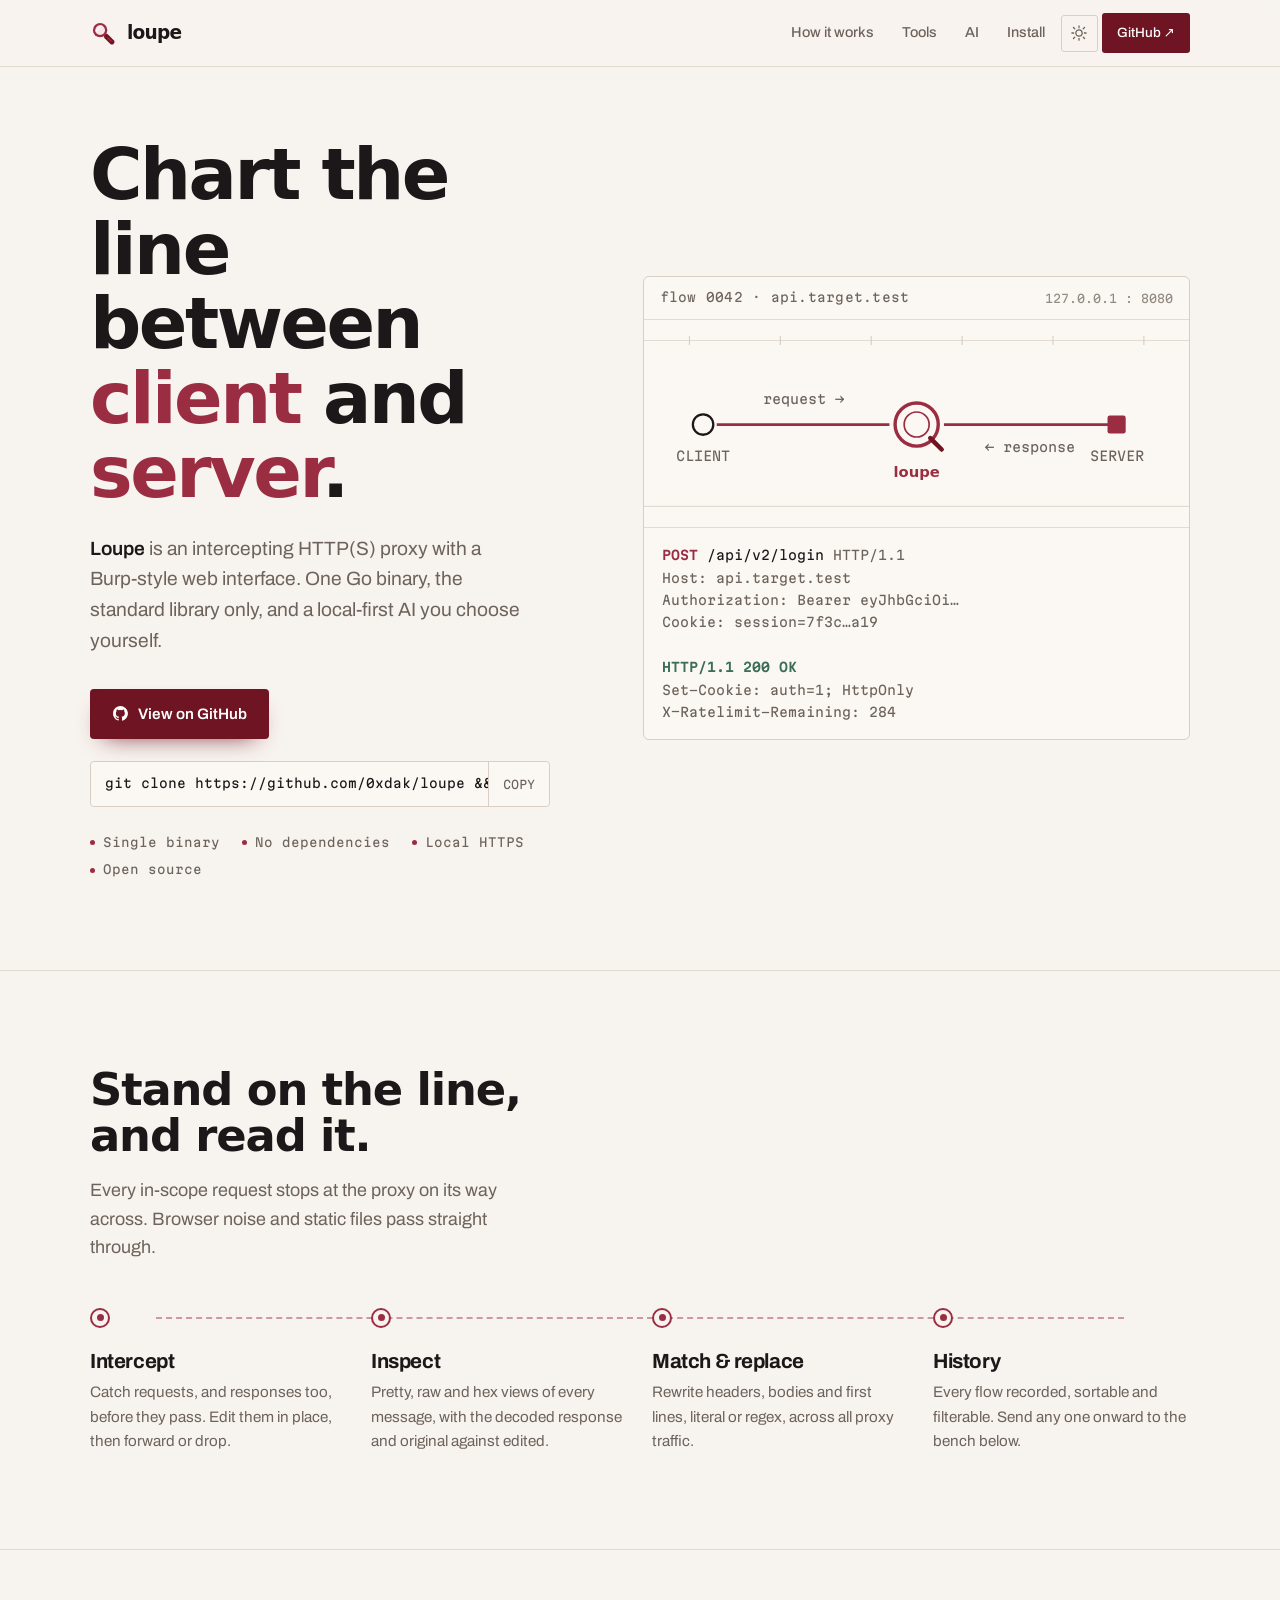
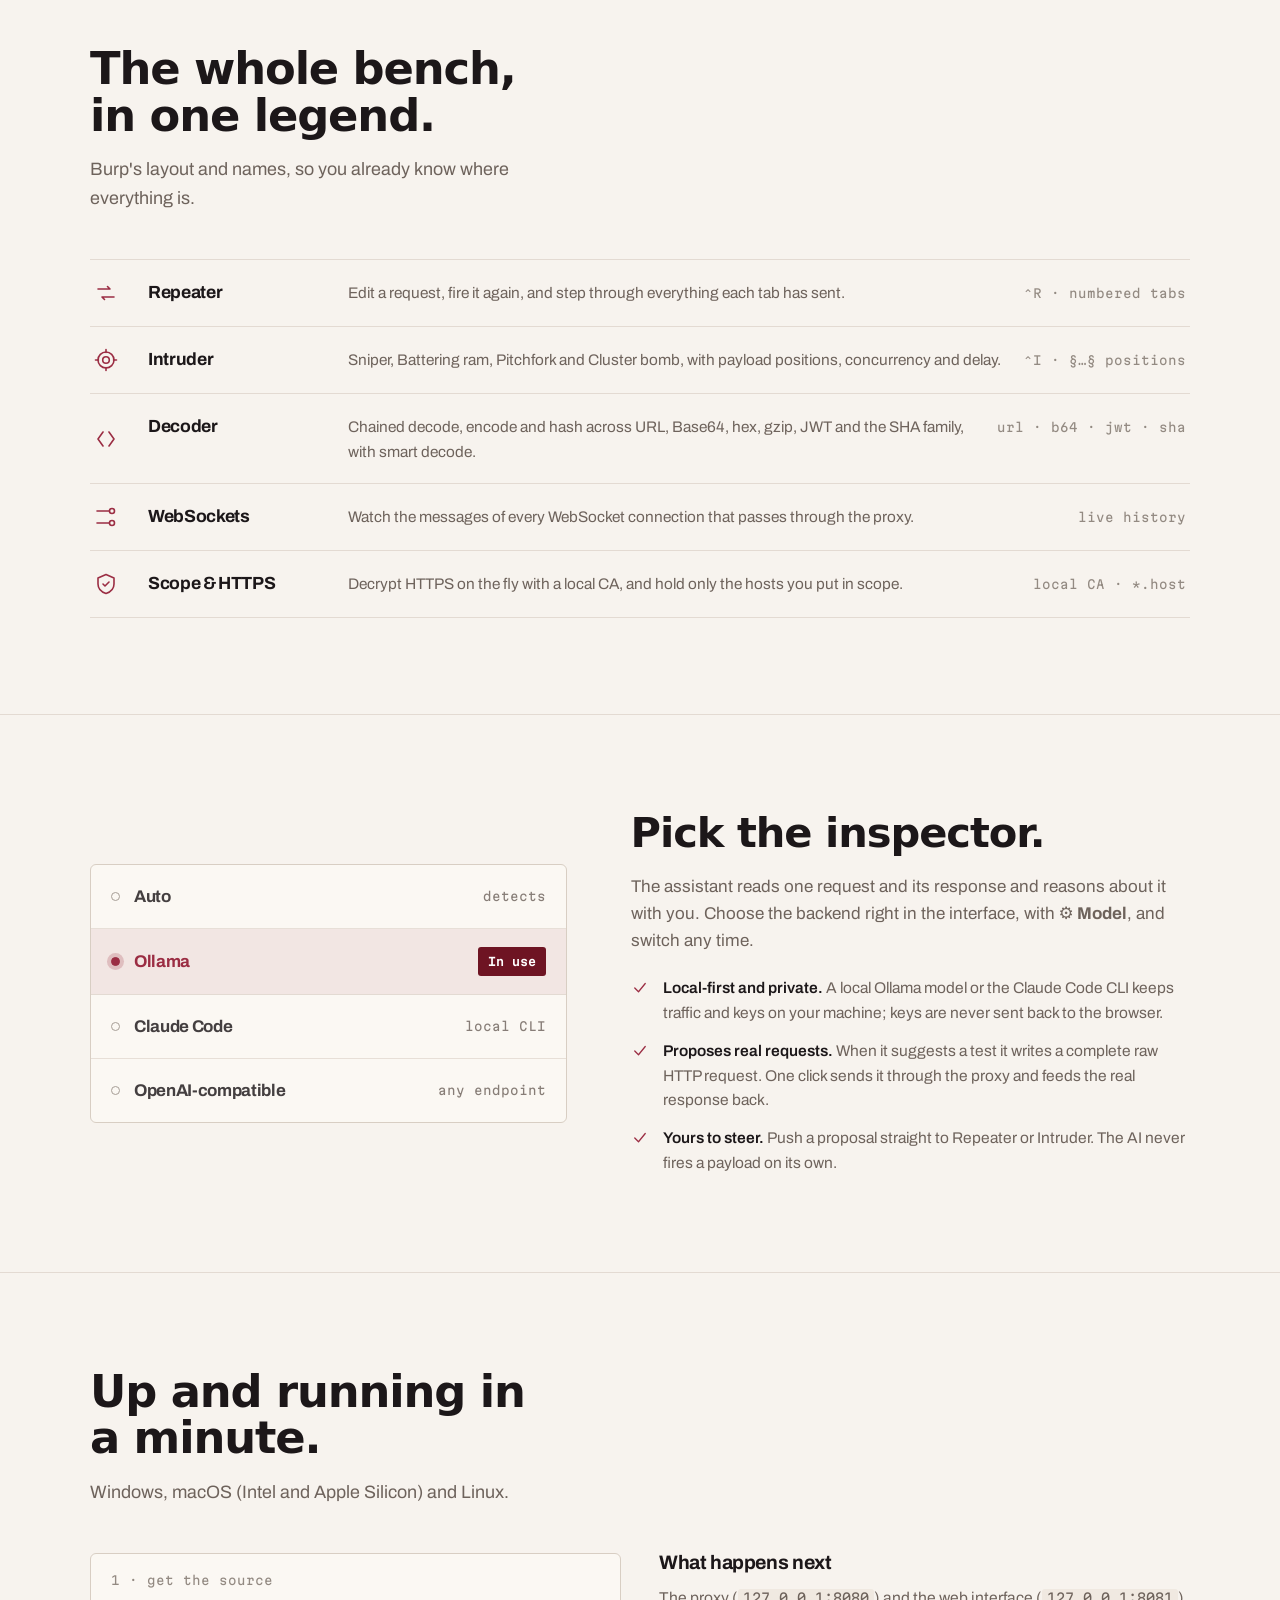
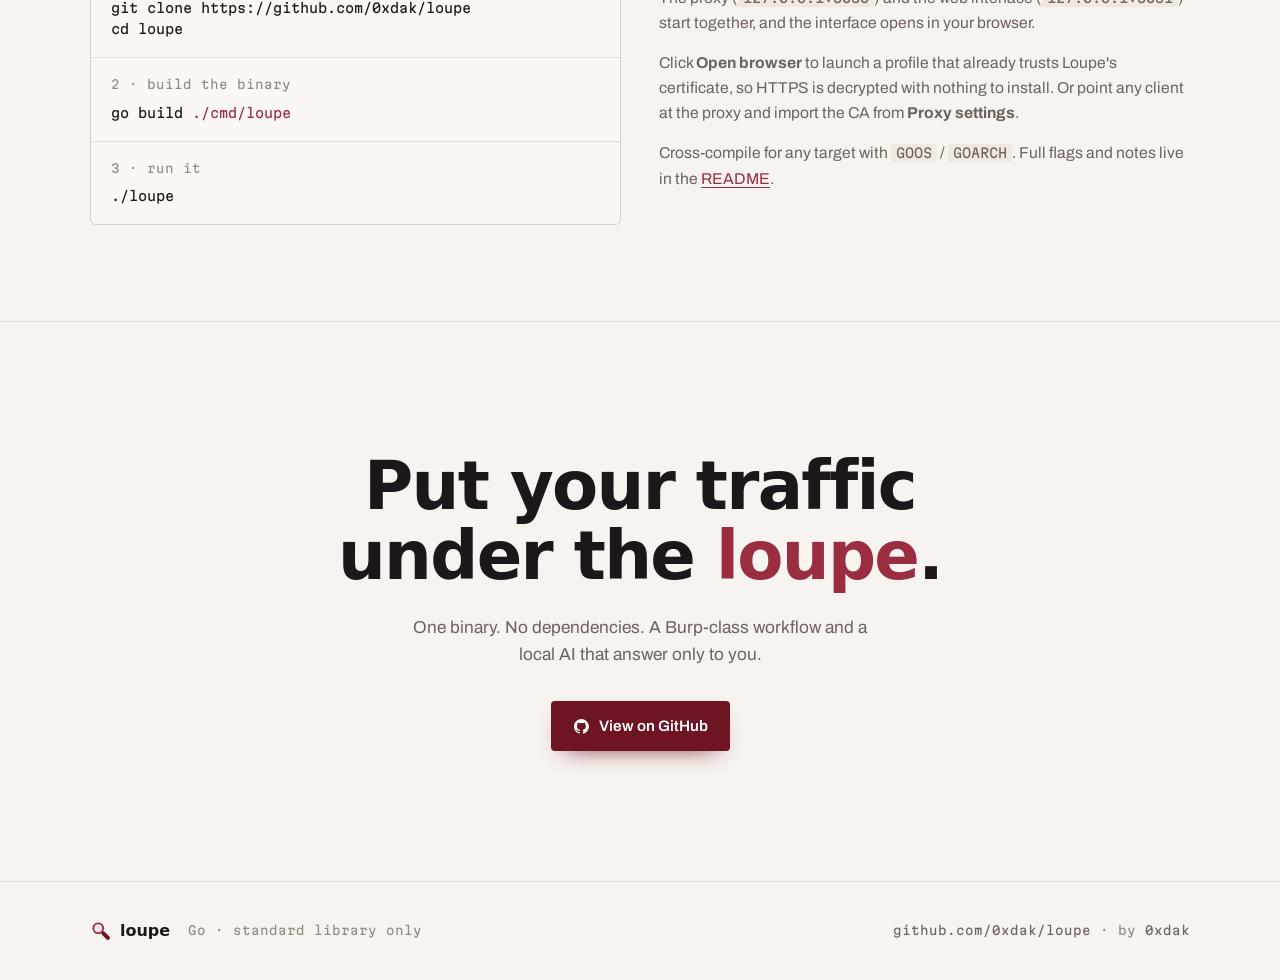
==== commit 0f2e34cf: "redesign(site): rebuild landing in the survey-chart world Replace the customs/stamp direction with a" ====
--- a/docs/index.html
+++ b/docs/index.html
@@ -4,9 +4,9 @@
 <meta charset="utf-8">
 <meta name="viewport" content="width=device-width, initial-scale=1">
 <title>Loupe — intercepting HTTP(S) proxy</title>
-<meta name="description" content="Loupe is a single-binary intercepting HTTP(S) proxy with a Burp-style web interface. Go, standard library only, no dependencies, and a local-first AI assistant you choose yourself.">
-<meta property="og:title" content="Loupe — every request, held for inspection">
-<meta property="og:description" content="A single Go binary. Burp-style interception, Repeater, Intruder, Decoder — and a local-first AI you pick in the UI.">
+<meta name="description" content="Loupe is a single-binary intercepting HTTP(S) proxy with a Burp-style web interface. Go, standard library only, no dependencies, and a local-first AI you choose yourself.">
+<meta property="og:title" content="Loupe — chart the line between client and server">
+<meta property="og:description" content="A single Go binary. Burp-style interception, Repeater, Intruder, Decoder, and a local-first AI you pick in the UI.">
 <meta property="og:type" content="website">
 <link rel="icon" href="data:image/svg+xml,%3Csvg xmlns='http://www.w3.org/2000/svg' viewBox='0 0 64 64'%3E%3Cline x1='34' y1='34' x2='39.5' y2='39.5' stroke='%239B2D43' stroke-width='7.5' stroke-linecap='round'/%3E%3Cline x1='39' y1='39' x2='52' y2='52' stroke='%236E1423' stroke-width='12' stroke-linecap='round'/%3E%3Ccircle cx='24' cy='24' r='17' fill='%239B2D43'/%3E%3Ccircle cx='24' cy='24' r='11.5' fill='%23F6E4E8'/%3E%3C/svg%3E">
 <link rel="preconnect" href="https://fonts.googleapis.com">
@@ -22,227 +22,188 @@
   --display:"Archivo Expanded",system-ui,sans-serif;
   --sans:"Archivo",system-ui,sans-serif;
   --mono:"Martian Mono",ui-monospace,"SFMono-Regular",Menlo,Consolas,monospace;
-  --maxw:1200px;
-  --stampblend:multiply;
+  --maxw:1180px;
 }
-:root[data-theme="dark"],
-html:not([data-theme="light"]) :root{}
 @media (prefers-color-scheme:dark){
   :root:not([data-theme="light"]){
-    --paper:#141011; --paper-2:#1C1618; --paper-sink:#0F0C0D;
+    --paper:#141011; --paper-2:#1B1618; --paper-sink:#0F0C0D;
     --ink:#F1E9EB; --ink-2:#B4A7AB; --ink-3:#9B9094;
-    --rule:#2E2528; --rule-2:#3A3034;
+    --rule:#2C2327; --rule-2:#392F33;
     --stamp:#E0607A; --stamp-deep:#B5374F; --stamp-ink:#F293A5; --stamp-hover:#C83C56; --pink:#E0556B;
-    --ok:#7FC3A3;
-    --stampblend:screen;
-    color-scheme:dark;
+    --ok:#7FC3A3; color-scheme:dark;
   }
 }
 :root[data-theme="dark"]{
-  --paper:#141011; --paper-2:#1C1618; --paper-sink:#0F0C0D;
+  --paper:#141011; --paper-2:#1B1618; --paper-sink:#0F0C0D;
   --ink:#F1E9EB; --ink-2:#B4A7AB; --ink-3:#9B9094;
-  --rule:#2E2528; --rule-2:#3A3034;
+  --rule:#2C2327; --rule-2:#392F33;
   --stamp:#E0607A; --stamp-deep:#B5374F; --stamp-ink:#F293A5; --stamp-hover:#C83C56; --pink:#E0556B;
-  --ok:#7FC3A3;
-  --stampblend:screen;
-  color-scheme:dark;
+  --ok:#7FC3A3; color-scheme:dark;
 }
 
 *{box-sizing:border-box}
 html{-webkit-text-size-adjust:100%}
-body{
-  margin:0; background:var(--paper); color:var(--ink); overflow-x:hidden;
-  font-family:var(--sans); font-size:17px; line-height:1.6;
-  font-feature-settings:"ss01";
-  -webkit-font-smoothing:antialiased;
-}
+body{margin:0; background:var(--paper); color:var(--ink); overflow-x:hidden;
+  font-family:var(--sans); font-size:17px; line-height:1.6; -webkit-font-smoothing:antialiased}
 @media (prefers-reduced-motion: no-preference){html{scroll-behavior:smooth}}
 ::selection{background:var(--stamp); color:#fff}
 a{color:inherit}
-h1,h2,h3{margin:0; letter-spacing:-0.03em; line-height:1.02; font-family:var(--display); font-weight:800}
+h1,h2,h3{margin:0; letter-spacing:-0.025em; line-height:1.04}
+h1{font-family:var(--display); font-weight:800}
+h2{font-family:var(--display); font-weight:700}
+h3{font-family:var(--sans); font-weight:700; letter-spacing:-0.02em}
 p{margin:0}
-:focus-visible{outline:2.5px solid var(--stamp); outline-offset:3px; border-radius:1px}
-
-/* custom scrollbar */
-*{scrollbar-color:var(--stamp) var(--paper-sink)}
+:focus-visible{outline:2.5px solid var(--stamp); outline-offset:3px; border-radius:2px}
+*{scrollbar-color:var(--stamp-deep) var(--paper-sink)}
 ::-webkit-scrollbar{width:12px;height:12px}
 ::-webkit-scrollbar-track{background:var(--paper-sink)}
 ::-webkit-scrollbar-thumb{background:var(--stamp-deep); border:3px solid var(--paper-sink)}
 
-.wrap{max-width:var(--maxw); margin-inline:auto; padding-inline:clamp(18px,4vw,40px)}
+.wrap{max-width:var(--maxw); margin-inline:auto; padding-inline:clamp(20px,4vw,40px)}
 .mono{font-family:var(--mono)}
 
-/* ── top bar ── */
-.bar{position:sticky; top:0; z-index:40; background:color-mix(in srgb,var(--paper) 86%,transparent);
+/* top bar */
+.bar{position:sticky; top:0; z-index:40; background:color-mix(in srgb,var(--paper) 88%,transparent);
   backdrop-filter:saturate(120%) blur(8px); border-bottom:1px solid var(--rule)}
-.bar .wrap{display:flex; align-items:center; gap:22px; height:64px}
+.bar .wrap{display:flex; align-items:center; gap:22px; height:66px}
 .brand{display:flex; align-items:center; gap:10px; text-decoration:none; font-family:var(--display);
-  font-weight:800; font-size:1.18rem; letter-spacing:-0.04em}
-.brand svg{width:28px; height:28px; display:block}
-.nav{display:flex; align-items:center; gap:7px; margin-left:auto}
-.nav a{font-family:var(--mono); font-size:.73rem; letter-spacing:.02em; text-transform:uppercase;
-  text-decoration:none; color:var(--ink-2); padding:7px 11px; border-radius:2px}
-.nav a:hover{color:var(--ink); background:var(--paper-sink)}
-.nav a.gh{color:#fff; background:var(--stamp-deep)}
+  font-weight:800; font-size:1.16rem; letter-spacing:-0.04em}
+.brand svg{width:27px; height:27px; display:block}
+.nav{display:flex; align-items:center; gap:4px; margin-left:auto}
+.nav a{font-family:var(--sans); font-weight:500; font-size:.9rem; text-decoration:none; color:var(--ink-2); padding:8px 12px; border-radius:3px}
+.nav a:hover{color:var(--ink)}
+.nav a.gh{color:#fff; background:var(--stamp-deep); font-size:.84rem; padding:9px 15px}
 .nav a.gh:hover{background:var(--stamp-hover); color:#fff}
-.iconbtn{appearance:none; border:1px solid var(--rule-2); background:var(--paper-2); color:var(--ink-2);
-  width:36px; height:36px; border-radius:2px; cursor:pointer; display:grid; place-items:center; flex:0 0 auto}
+.iconbtn{appearance:none; border:1px solid var(--rule-2); background:transparent; color:var(--ink-2);
+  width:37px; height:37px; border-radius:3px; cursor:pointer; display:grid; place-items:center; flex:0 0 auto}
 .iconbtn:hover{color:var(--stamp); border-color:var(--stamp)}
 .iconbtn svg{width:18px;height:18px}
 @media(max-width:720px){.nav a:not(.gh){display:none}}
 
-/* ── hero ── */
-.hero{position:relative; padding-top:84px; padding-bottom:72px}
-.hero .wrap{display:grid; grid-template-columns:1.08fr .92fr; gap:clamp(30px,5vw,64px); align-items:center}
-.lede h1{font-size:clamp(2.7rem,6.6vw,5.1rem)}
-.lede h1 em{font-style:normal; color:var(--stamp-ink)}
-.deck{margin-top:22px; font-size:clamp(1.05rem,1.6vw,1.26rem); color:var(--ink-2); max-width:34ch}
+/* hero */
+.hero{padding-top:70px; padding-bottom:90px}
+.hero .wrap{display:grid; grid-template-columns:1fr 1.12fr; gap:clamp(34px,5vw,70px); align-items:center}
+.lede h1{font-size:clamp(2.6rem,5.6vw,4.5rem); letter-spacing:-0.035em}
+.lede h1 .ln{color:var(--stamp-ink)}
+.deck{margin-top:24px; font-size:clamp(1.06rem,1.5vw,1.24rem); color:var(--ink-2); max-width:40ch}
 .deck b{color:var(--ink); font-weight:600}
-.cta{margin-top:30px; display:flex; flex-wrap:wrap; gap:14px; align-items:center}
-.btn{display:inline-flex; align-items:center; gap:9px; font-family:var(--mono); font-weight:500;
-  font-size:.8rem; letter-spacing:.03em; text-transform:uppercase; text-decoration:none;
-  padding:14px 20px; border-radius:2px; transition:transform .18s cubic-bezier(.2,.8,.2,1),background .18s}
-.btn.primary{background:var(--stamp-deep); color:#fff; box-shadow:0 2px 0 color-mix(in srgb,var(--stamp-deep) 60%,#000), 0 10px 22px -12px var(--stamp-deep)}
+.cta{margin-top:32px; display:flex; flex-wrap:wrap; gap:16px; align-items:center}
+.btn{display:inline-flex; align-items:center; gap:9px; font-family:var(--sans); font-weight:600;
+  font-size:.95rem; text-decoration:none; padding:13px 22px; border-radius:4px;
+  transition:transform .18s cubic-bezier(.2,.8,.2,1),background .18s}
+.btn.primary{background:var(--stamp-deep); color:#fff; box-shadow:0 10px 24px -14px var(--stamp-deep)}
 .btn.primary:hover{background:var(--stamp-hover); transform:translateY(-2px)}
-.btn.primary svg{width:15px;height:15px}
-.install{margin-top:20px; display:flex; align-items:stretch; max-width:440px; border:1px solid var(--rule-2);
-  border-radius:2px; background:var(--paper-2); overflow:hidden}
-.install code{font-family:var(--mono); font-size:.76rem; color:var(--ink); padding:12px 14px; overflow-x:auto; white-space:nowrap; flex:1}
-.install .cp{appearance:none;border:0;border-left:1px solid var(--rule-2); background:transparent; color:var(--ink-2); cursor:pointer; padding:0 13px; font-family:var(--mono); font-size:.7rem}
+.btn.primary svg{width:17px;height:17px}
+.install{margin-top:22px; display:flex; align-items:stretch; max-width:460px; border:1px solid var(--rule-2); border-radius:4px; background:var(--paper-2); overflow:hidden}
+.install code{font-family:var(--mono); font-size:.78rem; color:var(--ink); padding:12px 14px; overflow-x:auto; white-space:nowrap; flex:1}
+.install .cp{appearance:none;border:0;border-left:1px solid var(--rule-2); background:transparent; color:var(--ink-2); cursor:pointer; padding:0 14px; font-family:var(--mono); font-size:.72rem}
 .install .cp:hover{color:var(--stamp); background:var(--paper-sink)}
-.trust{margin-top:24px; display:flex; flex-wrap:wrap; gap:7px 18px; font-family:var(--mono); font-size:.75rem; letter-spacing:.02em; color:var(--ink-2)}
-.trust span{display:inline-flex; align-items:center; gap:7px}
+.trust{margin-top:26px; display:flex; flex-wrap:wrap; gap:8px 22px; font-family:var(--mono); font-size:.76rem; color:var(--ink-2)}
+.trust span{display:inline-flex; align-items:center; gap:8px}
 .trust span::before{content:""; width:5px; height:5px; background:var(--stamp); border-radius:50%}
 
-/* ── declaration card (hero right) ── */
-.decl{position:relative; background:var(--paper-2); border:1px solid var(--rule-2);
-  box-shadow:0 1px 0 var(--paper), 0 30px 60px -34px rgba(40,20,20,.5);
-  --perf:radial-gradient(circle at 5px 50%, transparent 3.2px, var(--paper-2) 3.6px);
-}
-.decl::before,.decl::after{content:""; position:absolute; left:0; right:0; height:10px;
-  background:var(--perf); background-size:11px 11px; background-position:0 center}
-.decl::before{top:-10px} .decl::after{bottom:-10px; transform:scaleY(-1)}
-.decl .hd{display:flex; justify-content:space-between; align-items:baseline; gap:12px; padding:14px 18px; border-bottom:1px dashed var(--rule-2)}
-.decl .hd .no{font-family:var(--mono); font-weight:600; font-size:.76rem; letter-spacing:.05em; color:var(--ink-2)}
-.decl .hd .no b{color:var(--stamp-ink)}
-.decl .verdict{font-family:var(--mono); font-size:.74rem; font-weight:600; letter-spacing:.09em; text-transform:uppercase; color:var(--stamp-ink); border:1px solid currentColor; padding:3px 7px; border-radius:1px}
-.fieldrow{display:grid; grid-template-columns:86px 1fr; border-bottom:1px solid var(--rule); font-size:.78rem}
-.fieldrow .k{font-family:var(--mono); font-size:.72rem; letter-spacing:.06em; text-transform:uppercase; color:var(--ink-3); padding:9px 10px 9px 18px; border-right:1px solid var(--rule); background:color-mix(in srgb,var(--paper-sink) 60%,transparent)}
-.fieldrow .v{font-family:var(--mono); color:var(--ink); padding:9px 14px; overflow:hidden; text-overflow:ellipsis; white-space:nowrap}
-.fieldrow .v .mut{color:var(--ink-3)}
-.raw{font-family:var(--mono); font-size:.8rem; line-height:1.7; padding:14px 18px; color:var(--ink-2); white-space:pre; overflow-x:auto}
-.raw .m{color:var(--stamp-ink); font-weight:600}
-.raw .h{color:var(--ink)}
-.raw .s{color:var(--ok); font-weight:600}
-.decl .ft{display:flex; gap:7px; padding:12px 18px; border-top:1px dashed var(--rule-2); flex-wrap:wrap}
-.chip{font-family:var(--mono); font-size:.72rem; letter-spacing:.05em; text-transform:uppercase; padding:5px 9px; border-radius:1px; border:1px solid var(--rule-2); color:var(--ink-2)}
-.chip.on{background:var(--stamp-deep); color:#fff; border-color:var(--stamp-deep)}
-
-/* rubber stamp */
-.stamp{position:absolute; width:150px; height:150px; right:-26px; top:-30px; z-index:3;
-  color:var(--stamp-ink); mix-blend-mode:var(--stampblend);
-  transform:rotate(-13deg); pointer-events:none;
-  filter:drop-shadow(0 1px 0 rgba(0,0,0,.04))}
-.stamp svg{width:100%; height:100%}
-@media (prefers-reduced-motion: no-preference){
-  .stamp{animation:thwack .55s cubic-bezier(.2,.9,.25,1) .45s both}
-  @keyframes thwack{
-    0%{opacity:0; transform:rotate(-30deg) scale(1.5)}
-    60%{opacity:.95; transform:rotate(-10deg) scale(.96)}
-    100%{opacity:.9; transform:rotate(-13deg) scale(1)}
-  }
-}
-
-/* ── section frame ── */
-section{position:relative}
-.band{padding-top:92px; padding-bottom:92px; border-top:1px solid var(--rule)}
-.htop{display:flex; align-items:flex-end; justify-content:space-between; gap:20px; margin-bottom:38px; flex-wrap:wrap}
-.htop h2{font-size:clamp(1.9rem,3.6vw,2.9rem)}
-.htop .note{font-family:var(--mono); font-size:.8rem; letter-spacing:.01em; color:var(--ink-2); max-width:32ch; text-align:right}
-.lead{font-size:clamp(1.05rem,1.5vw,1.2rem); color:var(--ink-2); max-width:60ch}
-
-/* checkpoint stations */
-.stations{display:grid; grid-template-columns:repeat(4,1fr); border:1px solid var(--rule-2); background:var(--paper-2)}
-.station{padding:24px 22px 26px; border-right:1px solid var(--rule); position:relative}
-.station:last-child{border-right:0}
-.station .seg{font-family:var(--mono); font-size:.74rem; letter-spacing:.14em; text-transform:uppercase; color:var(--stamp-ink); font-weight:600}
-.station h3{font-family:var(--display); font-weight:700; font-size:1.32rem; margin:12px 0 9px; letter-spacing:-.02em}
-.station p{font-size:.92rem; color:var(--ink-2)}
-.station .mk{position:absolute; top:22px; right:20px; width:22px; height:22px; color:var(--ink-3)}
-.station .mk svg{width:100%;height:100%}
-@media(max-width:860px){.stations{grid-template-columns:1fr 1fr}
-  .station:nth-child(2n){border-right:0} .station:nth-child(-n+2){border-bottom:1px solid var(--rule)}}
-@media(max-width:520px){.stations{grid-template-columns:1fr}
-  .station{border-right:0; border-bottom:1px solid var(--rule)} .station:last-child{border-bottom:0}}
-
-/* manifest ledger */
-.manifest{border-top:2px solid var(--ink)}
-.item{display:grid; grid-template-columns:30px 190px 1fr auto; gap:18px; align-items:baseline;
-  padding:17px 6px; border-bottom:1px solid var(--rule)}
-.item .ic{width:22px; height:22px; color:var(--stamp-ink); align-self:center}
-.item .ic svg{width:100%;height:100%}
-.item .nm{font-family:var(--display); font-weight:700; font-size:1.12rem; letter-spacing:-.02em}
-.item .ds{color:var(--ink-2); font-size:.95rem}
-.item .cd{font-family:var(--mono); font-size:.8rem; letter-spacing:.02em; color:var(--ink-2); white-space:nowrap}
-.item:hover{background:var(--paper-2)}
-.item:hover .nm{color:var(--stamp-ink)}
-@media(max-width:760px){.item{grid-template-columns:24px 1fr; gap:6px 14px}
-  .item .ds{grid-column:2} .item .cd{grid-column:2; margin-top:2px}}
-
-/* AI section — struck-forward stack */
-.ai{display:grid; grid-template-columns:.95fr 1.05fr; gap:clamp(30px,5vw,60px); align-items:center}
-.providers{border:1px solid var(--rule-2); background:var(--paper-2)}
-.prov{display:flex; align-items:center; gap:14px; padding:18px 20px; border-bottom:1px solid var(--rule); position:relative; transition:background .2s}
+/* chart panel (hero right) */
+.chart{border:1px solid var(--rule-2); background:var(--paper-2); border-radius:6px; overflow:hidden}
+.chart .top{display:flex; justify-content:space-between; align-items:center; padding:11px 16px; border-bottom:1px solid var(--rule)}
+.chart .top .t{font-family:var(--mono); font-size:.78rem; color:var(--ink-2); letter-spacing:.02em}
+.chart .top .c{font-family:var(--mono); font-size:.72rem; color:var(--ink-3)}
+.chart svg.route{display:block; width:100%; height:auto}
+.route .axis{stroke:var(--rule); stroke-width:1}
+.route .tick{stroke:var(--rule-2); stroke-width:1}
+.route .path{stroke:var(--stamp); stroke-width:2.4}
+.route .handle{stroke:var(--stamp-deep); stroke-width:4}
+.route .nodeC{fill:var(--paper-2); stroke:var(--ink); stroke-width:2}
+.route .lensO{fill:none; stroke:var(--stamp); stroke-width:3}
+.route .lensI{fill:var(--paper-2); stroke:var(--stamp); stroke-width:1.5}
+.route .srv{fill:var(--stamp)}
+.route text{font-family:var(--mono); fill:var(--ink-2)}
+.route .lblLoupe{font-family:var(--display); fill:var(--stamp-ink)}
+.chart .raw{font-family:var(--mono); font-size:.8rem; line-height:1.75; padding:16px 18px; color:var(--ink-2); white-space:pre; overflow-x:auto; border-top:1px solid var(--rule)}
+.chart .raw .m{color:var(--stamp-ink); font-weight:600}
+.chart .raw .h{color:var(--ink)}
+.chart .raw .s{color:var(--ok); font-weight:600}
+
+/* sections */
+.band{padding-top:96px; padding-bottom:96px; border-top:1px solid var(--rule)}
+.htop{max-width:46ch; margin-bottom:46px}
+.htop h2{font-size:clamp(1.9rem,3.5vw,2.8rem)}
+.htop p{margin-top:16px; font-size:clamp(1.02rem,1.4vw,1.16rem); color:var(--ink-2)}
+
+/* route of waypoints */
+.line{position:relative; display:grid; grid-template-columns:repeat(4,1fr); gap:24px}
+.line::before{content:""; position:absolute; left:6%; right:6%; top:9px; border-top:2px dashed var(--stamp); opacity:.45}
+.wp{position:relative; padding-top:34px}
+.wp .node{position:absolute; top:0; left:0; width:20px; height:20px; border-radius:50%; background:var(--paper); border:2px solid var(--stamp); display:grid; place-items:center}
+.wp .node::after{content:""; width:7px; height:7px; border-radius:50%; background:var(--stamp)}
+.wp h3{font-size:1.28rem; margin:9px 0 8px}
+.wp p{font-size:.95rem; color:var(--ink-2)}
+@media(max-width:820px){.line{grid-template-columns:1fr 1fr; gap:34px 24px}.line::before{display:none}}
+@media(max-width:460px){.line{grid-template-columns:1fr}}
+
+/* legend / tools */
+.legend{display:grid; gap:0}
+.lrow{display:grid; grid-template-columns:34px 180px 1fr auto; gap:20px; align-items:baseline; padding:19px 4px; border-bottom:1px solid var(--rule)}
+.lrow:first-child{border-top:1px solid var(--rule)}
+.lrow .sym{width:24px;height:24px;color:var(--stamp-ink); align-self:center}
+.lrow .sym svg{width:100%;height:100%}
+.lrow .nm{font-family:var(--sans); font-weight:700; font-size:1.1rem; letter-spacing:-.02em}
+.lrow .ds{color:var(--ink-2); font-size:.96rem}
+.lrow .cd{font-family:var(--mono); font-size:.76rem; color:var(--ink-3); white-space:nowrap}
+.lrow:hover .nm{color:var(--stamp-ink)}
+@media(max-width:760px){.lrow{grid-template-columns:28px 1fr; gap:6px 16px}.lrow .ds{grid-column:2}.lrow .cd{grid-column:2;margin-top:2px}}
+
+/* AI */
+.ai{display:grid; grid-template-columns:.92fr 1.08fr; gap:clamp(34px,5vw,64px); align-items:center}
+.providers{border:1px solid var(--rule-2); background:var(--paper-2); border-radius:6px; overflow:hidden}
+.prov{display:flex; align-items:center; gap:14px; padding:18px 20px; border-bottom:1px solid var(--rule)}
 .prov:last-child{border-bottom:0}
 .prov .dot{width:9px;height:9px;border-radius:50%; border:1.5px solid var(--ink-3); flex:0 0 auto}
-.prov .pn{font-family:var(--display); font-weight:700; font-size:1.08rem; letter-spacing:-.02em}
-.prov .pd{font-family:var(--mono); font-size:.74rem; color:var(--ink-2); margin-left:auto; text-transform:uppercase; letter-spacing:.04em}
+.prov .pn{font-family:var(--sans); font-weight:700; font-size:1.06rem; letter-spacing:-.02em}
+.prov .pd{font-family:var(--mono); font-size:.76rem; color:var(--ink-2); margin-left:auto}
 .prov.ghost{opacity:.82}
-.prov.active{opacity:1; background:color-mix(in srgb,var(--stamp) 9%,transparent)}
+.prov.active{background:color-mix(in srgb,var(--stamp) 9%,transparent)}
 .prov.active .dot{background:var(--stamp); border-color:var(--stamp); box-shadow:0 0 0 4px color-mix(in srgb,var(--stamp) 22%,transparent)}
 .prov.active .pn{color:var(--stamp-ink)}
-.prov.active .pd{color:var(--stamp-ink)}
+.prov.active .pd{display:none}
 .prov .struck{margin-left:auto; display:none}
-.prov.active .struck{display:inline-block; font-family:var(--mono); font-size:.72rem; font-weight:600; letter-spacing:.1em; text-transform:uppercase; color:#fff; background:var(--stamp-deep); padding:4px 8px; border-radius:1px; transform:rotate(-4deg)}
-.prov.active .pd{display:none}
-.ai .copy h2{font-size:clamp(1.9rem,3.4vw,2.7rem)}
+.prov.active .struck{display:inline-flex; align-items:center; gap:6px; font-family:var(--mono); font-size:.72rem; font-weight:600; color:#fff; background:var(--stamp-deep); padding:5px 10px; border-radius:3px}
+.ai .copy h2{font-size:clamp(1.9rem,3.3vw,2.6rem)}
 .ai .copy p{margin-top:18px; color:var(--ink-2)}
-.ai .copy ul{margin:20px 0 0; padding:0; list-style:none; display:grid; gap:11px}
-.ai .copy li{display:grid; grid-template-columns:20px 1fr; gap:12px; font-size:.96rem; color:var(--ink-2)}
+.ai .copy ul{margin:22px 0 0; padding:0; list-style:none; display:grid; gap:13px}
+.ai .copy li{display:grid; grid-template-columns:20px 1fr; gap:12px; font-size:.97rem; color:var(--ink-2)}
 .ai .copy li b{color:var(--ink); font-weight:600}
 .ai .copy li svg{width:18px;height:18px;color:var(--stamp-ink);margin-top:3px}
-@media(max-width:820px){.ai{grid-template-columns:1fr; gap:34px}}
+@media(max-width:820px){.ai{grid-template-columns:1fr; gap:36px}}
 
 /* install */
-.installband .grid{display:grid; grid-template-columns:1fr 1fr; gap:34px}
-@media(max-width:760px){.installband .grid{grid-template-columns:1fr; gap:26px}}
-.steps{display:grid; gap:0; border:1px solid var(--rule-2); background:var(--paper-2)}
-.step{padding:16px 20px; border-bottom:1px solid var(--rule)}
+.installband .grid{display:grid; grid-template-columns:1fr 1fr; gap:38px}
+@media(max-width:760px){.installband .grid{grid-template-columns:1fr; gap:28px}}
+.steps{display:grid; border:1px solid var(--rule-2); border-radius:6px; background:var(--paper-2); overflow:hidden}
+.step{padding:17px 20px; border-bottom:1px solid var(--rule)}
 .step:last-child{border-bottom:0}
-.step .lbl{font-family:var(--mono); font-size:.78rem; letter-spacing:.04em; color:var(--ink-2)}
-.step pre{margin:8px 0 0; font-family:var(--mono); font-size:.8rem; color:var(--ink); white-space:pre-wrap; word-break:break-word}
+.step .lbl{font-family:var(--mono); font-size:.76rem; color:var(--ink-3)}
+.step pre{margin:8px 0 0; font-family:var(--mono); font-size:.82rem; color:var(--ink); white-space:pre-wrap; word-break:break-word}
 .step pre .m{color:var(--stamp-ink)}
-.notes{font-size:.95rem; color:var(--ink-2)}
-.notes h3{font-family:var(--display); font-weight:700; font-size:1.2rem; letter-spacing:-.02em; margin:0 0 10px}
-.notes p{margin:0 0 14px} .notes code{font-family:var(--mono); font-size:.84em; background:var(--paper-sink); padding:1px 5px; border-radius:2px}
+.notes h3{font-size:1.22rem; margin:0 0 12px}
+.notes p{margin:0 0 15px; color:var(--ink-2); font-size:.98rem}
+.notes code{font-family:var(--mono); font-size:.84em; background:var(--paper-sink); padding:1px 5px; border-radius:3px}
 .notes a{color:var(--stamp-ink); text-underline-offset:3px}
 
-/* closing */
-.closer{text-align:center; padding-top:132px; padding-bottom:132px; border-top:1px solid var(--rule); position:relative; overflow:hidden}
-.closer h2{font-size:clamp(2.3rem,6vw,4.6rem)}
-.closer h2 em{font-style:normal;color:var(--stamp-ink)}
-.closer p{margin:20px auto 0; color:var(--ink-2); max-width:46ch}
+/* closer */
+.closer{text-align:center; padding-top:130px; padding-bottom:130px; border-top:1px solid var(--rule)}
+.closer h2{font-size:clamp(2.3rem,5.4vw,4.2rem)}
+.closer h2 .ln{color:var(--stamp-ink)}
+.closer p{margin:22px auto 0; color:var(--ink-2); max-width:48ch; font-size:1.08rem}
 .closer .cta{justify-content:center}
 
-/* footer */
-footer{border-top:1px solid var(--rule); padding-block:34px; color:var(--ink-3)}
-footer .wrap{display:flex; align-items:center; gap:18px; flex-wrap:wrap; font-family:var(--mono); font-size:.72rem; letter-spacing:.03em}
-footer .brand{font-size:1rem}
+footer{border-top:1px solid var(--rule); padding-block:36px; color:var(--ink-3)}
+footer .wrap{display:flex; align-items:center; gap:18px; flex-wrap:wrap; font-family:var(--mono); font-size:.76rem}
+footer .fb{display:flex;align-items:center;gap:8px;font-family:var(--display);font-weight:800;font-size:1rem;color:var(--ink)}
 footer a{color:var(--ink-2); text-decoration:none}
 footer a:hover{color:var(--stamp-ink)}
 footer .sp{margin-left:auto}
-@media(max-width:880px){.hero .wrap{grid-template-columns:1fr; gap:38px}.decl{max-width:560px}.stamp{width:124px;height:124px;right:-10px;top:-24px}}
-@media(max-width:640px){.band{padding-top:58px;padding-bottom:58px}.closer{padding-top:84px;padding-bottom:84px}.hero{padding-top:52px}.htop .note{text-align:left}.install{max-width:100%}}
+@media(max-width:880px){.hero .wrap{grid-template-columns:1fr; gap:44px}.chart{max-width:560px}}
+@media(max-width:640px){.band{padding-top:62px;padding-bottom:62px}.closer{padding-top:88px;padding-bottom:88px}.hero{padding-top:48px;padding-bottom:60px}.install{max-width:100%}}
 </style>
 </head>
 <body>
@@ -262,11 +223,11 @@
       loupe
     </a>
     <nav class="nav">
-      <a href="#checkpoint">Checkpoint</a>
+      <a href="#route">How it works</a>
       <a href="#tools">Tools</a>
       <a href="#ai">AI</a>
       <a href="#install">Install</a>
-      <button class="iconbtn" id="theme" aria-label="Switch theme" title="Switch light / dark">
+      <button class="iconbtn" id="theme" aria-label="Switch light or dark theme" title="Switch light / dark">
         <svg viewBox="0 0 24 24" fill="none" stroke="currentColor" stroke-width="1.7" stroke-linecap="round"><circle cx="12" cy="12" r="4.2"/><path d="M12 2.5v2.4M12 19.1v2.4M4.6 4.6l1.7 1.7M17.7 17.7l1.7 1.7M2.5 12h2.4M19.1 12h2.4M4.6 19.4l1.7-1.7M17.7 6.3l1.7-1.7"/></svg>
       </button>
       <a class="gh" href="https://github.com/0xdak/loupe">GitHub ↗</a>
@@ -276,12 +237,12 @@
 
 <main id="top">
 
-<!-- ── HERO ── -->
+<!-- HERO -->
 <section class="hero">
   <div class="wrap">
     <div class="lede">
-      <h1>Every request,<br>held for <em>inspection.</em></h1>
-      <p class="deck"><b>Loupe</b> is an intercepting HTTP(S) proxy with a Burp-style web interface. One binary, the standard library only, with a local-first AI you choose yourself.</p>
+      <h1>Chart the line<br>between <span class="ln">client</span> and <span class="ln">server</span>.</h1>
+      <p class="deck"><b>Loupe</b> is an intercepting HTTP(S) proxy with a Burp-style web interface. One Go binary, the standard library only, and a local-first AI you choose yourself.</p>
       <div class="cta">
         <a class="btn primary" href="https://github.com/0xdak/loupe">
           <svg viewBox="0 0 24 24" fill="currentColor" aria-hidden="true"><path d="M12 1.5A10.5 10.5 0 0 0 8.7 22c.5.1.7-.2.7-.5v-2c-2.8.6-3.4-1.2-3.4-1.2-.5-1.2-1.1-1.5-1.1-1.5-.9-.6.1-.6.1-.6 1 .1 1.5 1 1.5 1 .9 1.5 2.4 1.1 3 .8.1-.6.3-1.1.6-1.4-2.2-.2-4.6-1.1-4.6-5 0-1.1.4-2 1-2.7-.1-.3-.4-1.3.1-2.6 0 0 .8-.3 2.7 1a9.4 9.4 0 0 1 5 0c1.9-1.3 2.7-1 2.7-1 .5 1.3.2 2.3.1 2.6.6.7 1 1.6 1 2.7 0 3.9-2.4 4.8-4.6 5 .3.3.7 1 .7 2v3c0 .3.2.6.7.5A10.5 10.5 0 0 0 12 1.5Z"/></svg>
@@ -297,129 +258,100 @@
       </div>
     </div>
 
-    <div class="decl" aria-label="A held request, stamped inspected">
-      <div class="stamp" aria-hidden="true">
-        <svg viewBox="0 0 160 160">
-          <defs><path id="ring" d="M80,80 m-58,0 a58,58 0 1,1 116,0 a58,58 0 1,1 -116,0"/></defs>
-          <circle cx="80" cy="80" r="70" fill="none" stroke="currentColor" stroke-width="3"/>
-          <circle cx="80" cy="80" r="43" fill="none" stroke="currentColor" stroke-width="2"/>
-          <text font-family="Martian Mono, monospace" font-size="11.5" font-weight="600" letter-spacing="2.4" fill="currentColor">
-            <textPath href="#ring" startOffset="2%">LOUPE ★ INSPECTED ★ 127.0.0.1:8080 ★ HELD ★</textPath>
-          </text>
-          <text x="80" y="87" text-anchor="middle" font-family="Archivo Expanded, sans-serif" font-size="18.5" font-weight="800" letter-spacing=".5" fill="currentColor">INSPECTED</text>
-        </svg>
-      </div>
-      <div class="hd">
-        <span class="no">FLOW <b>#0042</b> · PROXY HISTORY</span>
-        <span class="verdict">● HELD</span>
-      </div>
-      <div class="fieldrow"><div class="k">Host</div><div class="v">api.target.test <span class="mut">:443 (TLS)</span></div></div>
-      <div class="fieldrow"><div class="k">Scope</div><div class="v">*.target.test <span class="mut">· in scope</span></div></div>
+    <div class="chart" aria-label="A request charted from client through Loupe to server">
+      <div class="top"><span class="t">flow 0042 · api.target.test</span><span class="c">127.0.0.1 : 8080</span></div>
+      <svg class="route" viewBox="0 0 480 182" role="img" aria-label="Client to Loupe to server route">
+        <line class="axis" x1="0" y1="18" x2="480" y2="18"/><line class="axis" x1="0" y1="164" x2="480" y2="164"/>
+        <line class="tick" x1="40" y1="14" x2="40" y2="22"/><line class="tick" x1="120" y1="14" x2="120" y2="22"/><line class="tick" x1="200" y1="14" x2="200" y2="22"/><line class="tick" x1="280" y1="14" x2="280" y2="22"/><line class="tick" x1="360" y1="14" x2="360" y2="22"/><line class="tick" x1="440" y1="14" x2="440" y2="22"/>
+        <line class="path" x1="64" y1="92" x2="216" y2="92"/>
+        <line class="path" x1="264" y1="92" x2="416" y2="92"/>
+        <text x="140" y="74" text-anchor="middle" font-size="11.5">request →</text>
+        <text x="340" y="116" text-anchor="middle" font-size="11.5">← response</text>
+        <circle class="nodeC" cx="52" cy="92" r="9"/>
+        <text x="52" y="124" text-anchor="middle" font-size="11.5">CLIENT</text>
+        <circle class="lensO" cx="240" cy="92" r="19"/>
+        <circle class="lensI" cx="240" cy="92" r="11"/>
+        <line class="handle" x1="252" y1="104" x2="262" y2="114" stroke-linecap="round"/>
+        <text class="lblLoupe" x="240" y="138" text-anchor="middle" font-size="13" font-weight="800">loupe</text>
+        <rect class="srv" x="408" y="84" width="16" height="16" rx="2"/>
+        <text x="416" y="124" text-anchor="middle" font-size="11.5">SERVER</text>
+      </svg>
       <div class="raw"><span class="m">POST</span> <span class="h">/api/v2/login</span> HTTP/1.1
 Host: api.target.test
-Content-Type: application/json
 Authorization: Bearer eyJhbGciОi…
 Cookie: session=7f3c…a19
-
-{"user":"admin","pass":"••••••••"}
 
 <span class="s">HTTP/1.1 200 OK</span>
 Set-Cookie: auth=1; HttpOnly
 X-Ratelimit-Remaining: 284</div>
-      <div class="ft">
-        <span class="chip on">Forward ⌃F</span>
-        <span class="chip">Drop ⌃D</span>
-        <span class="chip">Repeater ⌃R</span>
-        <span class="chip">Ask AI ⌃J</span>
-      </div>
-    </div>
-  </div>
-</section>
-
-<!-- ── CHECKPOINT ── -->
-<section class="band" id="checkpoint">
+    </div>
+  </div>
+</section>
+
+<!-- ROUTE / HOW IT WORKS -->
+<section class="band" id="route">
   <div class="wrap">
     <div class="htop">
-      <h2>Man the line between client and server.</h2>
-      <p class="note">Only in-scope hosts are held. Static files and browser noise pass straight through.</p>
-    </div>
-    <div class="stations">
-      <div class="station">
-        <span class="seg">01 · Hold</span>
-        <div class="mk"><svg viewBox="0 0 24 24" fill="none" stroke="currentColor" stroke-width="1.6"><rect x="6" y="4" width="4" height="16" rx="1"/><rect x="14" y="4" width="4" height="16" rx="1"/></svg></div>
-        <h3>Intercept</h3>
-        <p>Catch requests, and responses too, before they pass. Edit them in place, then forward or drop.</p>
-      </div>
-      <div class="station">
-        <span class="seg">02 · Examine</span>
-        <div class="mk"><svg viewBox="0 0 24 24" fill="none" stroke="currentColor" stroke-width="1.6" stroke-linecap="round"><circle cx="10.5" cy="10.5" r="6.5"/><path d="M15.5 15.5 21 21"/></svg></div>
-        <h3>Inspect</h3>
-        <p>Pretty, raw and hex views of every message, with the decoded response and original-vs-edited side by side.</p>
-      </div>
-      <div class="station">
-        <span class="seg">03 · Rule</span>
-        <div class="mk"><svg viewBox="0 0 24 24" fill="none" stroke="currentColor" stroke-width="1.6" stroke-linecap="round" stroke-linejoin="round"><path d="M4 7h11M4 12h16M4 17h8"/><path d="M17 5.5 19 7.5 17 9.5"/></svg></div>
-        <h3>Match &amp; replace</h3>
-        <p>Rewrite headers, bodies and first lines, literal or regex, across all proxy traffic before intercept.</p>
-      </div>
-      <div class="station">
-        <span class="seg">04 · Log</span>
-        <div class="mk"><svg viewBox="0 0 24 24" fill="none" stroke="currentColor" stroke-width="1.6" stroke-linecap="round"><path d="M5 4h14v16H5z"/><path d="M8 9h8M8 13h8M8 17h5"/></svg></div>
-        <h3>History</h3>
-        <p>Every flow recorded, sortable and filterable. Send any one to Repeater, Intruder or Decoder.</p>
-      </div>
-    </div>
-  </div>
-</section>
-
-<!-- ── TOOLS MANIFEST ── -->
+      <h2>Stand on the line, and read it.</h2>
+      <p>Every in-scope request stops at the proxy on its way across. Browser noise and static files pass straight through.</p>
+    </div>
+    <div class="line">
+      <div class="wp"><span class="node"></span><h3>Intercept</h3><p>Catch requests, and responses too, before they pass. Edit them in place, then forward or drop.</p></div>
+      <div class="wp"><span class="node"></span><h3>Inspect</h3><p>Pretty, raw and hex views of every message, with the decoded response and original against edited.</p></div>
+      <div class="wp"><span class="node"></span><h3>Match &amp; replace</h3><p>Rewrite headers, bodies and first lines, literal or regex, across all proxy traffic.</p></div>
+      <div class="wp"><span class="node"></span><h3>History</h3><p>Every flow recorded, sortable and filterable. Send any one onward to the bench below.</p></div>
+    </div>
+  </div>
+</section>
+
+<!-- TOOLS / LEGEND -->
 <section class="band" id="tools">
   <div class="wrap">
     <div class="htop">
-      <h2>The whole bench, declared.</h2>
-      <p class="note">Burp's layout and names, so you already know where everything is.</p>
-    </div>
-    <div class="manifest">
-      <div class="item">
-        <span class="ic"><svg viewBox="0 0 24 24" fill="none" stroke="currentColor" stroke-width="1.6" stroke-linecap="round" stroke-linejoin="round"><path d="M4 8h12l-2.5-2.5M20 16H8l2.5 2.5"/></svg></span>
+      <h2>The whole bench, in one legend.</h2>
+      <p>Burp's layout and names, so you already know where everything is.</p>
+    </div>
+    <div class="legend">
+      <div class="lrow">
+        <span class="sym"><svg viewBox="0 0 24 24" fill="none" stroke="currentColor" stroke-width="1.6" stroke-linecap="round" stroke-linejoin="round"><path d="M4 8h12l-2.5-2.5M20 16H8l2.5 2.5"/></svg></span>
         <span class="nm">Repeater</span>
         <span class="ds">Edit a request, fire it again, and step through everything each tab has sent.</span>
         <span class="cd">⌃R · numbered tabs</span>
       </div>
-      <div class="item">
-        <span class="ic"><svg viewBox="0 0 24 24" fill="none" stroke="currentColor" stroke-width="1.6"><circle cx="12" cy="12" r="8"/><circle cx="12" cy="12" r="3.3"/><path d="M12 1.5v3M12 19.5v3M1.5 12h3M19.5 12h3" stroke-linecap="round"/></svg></span>
+      <div class="lrow">
+        <span class="sym"><svg viewBox="0 0 24 24" fill="none" stroke="currentColor" stroke-width="1.6"><circle cx="12" cy="12" r="8"/><circle cx="12" cy="12" r="3.3"/><path d="M12 1.5v3M12 19.5v3M1.5 12h3M19.5 12h3" stroke-linecap="round"/></svg></span>
         <span class="nm">Intruder</span>
         <span class="ds">Sniper, Battering ram, Pitchfork and Cluster bomb, with payload positions, concurrency and delay.</span>
         <span class="cd">⌃I · §…§ positions</span>
       </div>
-      <div class="item">
-        <span class="ic"><svg viewBox="0 0 24 24" fill="none" stroke="currentColor" stroke-width="1.6" stroke-linecap="round" stroke-linejoin="round"><path d="M9 5 4 12l5 7M15 5l5 7-5 7"/></svg></span>
+      <div class="lrow">
+        <span class="sym"><svg viewBox="0 0 24 24" fill="none" stroke="currentColor" stroke-width="1.6" stroke-linecap="round" stroke-linejoin="round"><path d="M9 5 4 12l5 7M15 5l5 7-5 7"/></svg></span>
         <span class="nm">Decoder</span>
         <span class="ds">Chained decode, encode and hash across URL, Base64, hex, gzip, JWT and the SHA family, with smart decode.</span>
-        <span class="cd">URL · b64 · JWT · SHA</span>
-      </div>
-      <div class="item">
-        <span class="ic"><svg viewBox="0 0 24 24" fill="none" stroke="currentColor" stroke-width="1.6" stroke-linecap="round" stroke-linejoin="round"><path d="M3 6h12M3 18h12"/><circle cx="18" cy="6" r="2.5"/><circle cx="18" cy="18" r="2.5"/></svg></span>
+        <span class="cd">url · b64 · jwt · sha</span>
+      </div>
+      <div class="lrow">
+        <span class="sym"><svg viewBox="0 0 24 24" fill="none" stroke="currentColor" stroke-width="1.6" stroke-linecap="round" stroke-linejoin="round"><path d="M3 6h12M3 18h12"/><circle cx="18" cy="6" r="2.5"/><circle cx="18" cy="18" r="2.5"/></svg></span>
         <span class="nm">WebSockets</span>
         <span class="ds">Watch the messages of every WebSocket connection that passes through the proxy.</span>
         <span class="cd">live history</span>
       </div>
-      <div class="item">
-        <span class="ic"><svg viewBox="0 0 24 24" fill="none" stroke="currentColor" stroke-width="1.6" stroke-linecap="round" stroke-linejoin="round"><path d="M12 2.5 4 6v6c0 5 3.4 8 8 9.5 4.6-1.5 8-4.5 8-9.5V6z"/><path d="M9 12l2 2 4-4"/></svg></span>
+      <div class="lrow">
+        <span class="sym"><svg viewBox="0 0 24 24" fill="none" stroke="currentColor" stroke-width="1.6" stroke-linecap="round" stroke-linejoin="round"><path d="M12 2.5 4 6v6c0 5 3.4 8 8 9.5 4.6-1.5 8-4.5 8-9.5V6z"/><path d="M9 12l2 2 4-4"/></svg></span>
         <span class="nm">Scope &amp; HTTPS</span>
-        <span class="ds">Decrypt HTTPS on the fly with a local CA; hold only the hosts you put in scope.</span>
+        <span class="ds">Decrypt HTTPS on the fly with a local CA, and hold only the hosts you put in scope.</span>
         <span class="cd">local CA · *.host</span>
       </div>
     </div>
   </div>
 </section>
 
-<!-- ── AI ── -->
+<!-- AI -->
 <section class="band" id="ai">
   <div class="wrap ai">
     <div class="providers" role="list" aria-label="AI providers, the active one struck forward">
       <div class="prov ghost" role="listitem"><span class="dot"></span><span class="pn">Auto</span><span class="pd">detects</span></div>
-      <div class="prov active" role="listitem"><span class="dot"></span><span class="pn">Ollama</span><span class="pd">local</span><span class="struck">In use</span></div>
+      <div class="prov active" role="listitem"><span class="dot"></span><span class="pn">Ollama</span><span class="struck">In use</span></div>
       <div class="prov ghost" role="listitem"><span class="dot"></span><span class="pn">Claude Code</span><span class="pd">local CLI</span></div>
       <div class="prov ghost" role="listitem"><span class="dot"></span><span class="pn">OpenAI-compatible</span><span class="pd">any endpoint</span></div>
     </div>
@@ -427,25 +359,25 @@
       <h2>Pick the inspector.</h2>
       <p>The assistant reads one request and its response and reasons about it with you. Choose the backend right in the interface, with <b>⚙ Model</b>, and switch any time.</p>
       <ul>
-        <li><svg viewBox="0 0 24 24" fill="none" stroke="currentColor" stroke-width="1.7" stroke-linecap="round" stroke-linejoin="round"><path d="M5 12l5 5 9-11"/></svg><span><b>Local-first & private.</b> A local Ollama model or the Claude Code CLI keeps traffic and keys on your machine; keys are never sent back to the browser.</span></li>
-        <li><svg viewBox="0 0 24 24" fill="none" stroke="currentColor" stroke-width="1.7" stroke-linecap="round" stroke-linejoin="round"><path d="M5 12l5 5 9-11"/></svg><span><b>Proposes real requests.</b> When it suggests a test, it writes a complete raw HTTP request. One click sends it through the proxy and feeds the real response back.</span></li>
-        <li><svg viewBox="0 0 24 24" fill="none" stroke="currentColor" stroke-width="1.7" stroke-linecap="round" stroke-linejoin="round"><path d="M5 12l5 5 9-11"/></svg><span><b>Yours to steer.</b> Push a proposal straight to Repeater or Intruder; the AI never fires a payload on its own.</span></li>
+        <li><svg viewBox="0 0 24 24" fill="none" stroke="currentColor" stroke-width="1.7" stroke-linecap="round" stroke-linejoin="round"><path d="M5 12l5 5 9-11"/></svg><span><b>Local-first and private.</b> A local Ollama model or the Claude Code CLI keeps traffic and keys on your machine; keys are never sent back to the browser.</span></li>
+        <li><svg viewBox="0 0 24 24" fill="none" stroke="currentColor" stroke-width="1.7" stroke-linecap="round" stroke-linejoin="round"><path d="M5 12l5 5 9-11"/></svg><span><b>Proposes real requests.</b> When it suggests a test it writes a complete raw HTTP request. One click sends it through the proxy and feeds the real response back.</span></li>
+        <li><svg viewBox="0 0 24 24" fill="none" stroke="currentColor" stroke-width="1.7" stroke-linecap="round" stroke-linejoin="round"><path d="M5 12l5 5 9-11"/></svg><span><b>Yours to steer.</b> Push a proposal straight to Repeater or Intruder. The AI never fires a payload on its own.</span></li>
       </ul>
     </div>
   </div>
 </section>
 
-<!-- ── INSTALL ── -->
+<!-- INSTALL -->
 <section class="band installband" id="install">
   <div class="wrap">
-    <div class="htop"><h2>Clear it through in a minute.</h2>
-      <p class="note">Windows, macOS (Intel &amp; Apple Silicon) and Linux.</p></div>
+    <div class="htop"><h2>Up and running in a minute.</h2>
+      <p>Windows, macOS (Intel and Apple Silicon) and Linux.</p></div>
     <div class="grid">
       <div class="steps">
-        <div class="step"><div class="lbl">1 · Get the source</div><pre>git clone https://github.com/0xdak/loupe
+        <div class="step"><div class="lbl">1 · get the source</div><pre>git clone https://github.com/0xdak/loupe
 cd loupe</pre></div>
-        <div class="step"><div class="lbl">2 · Build the binary</div><pre>go build <span class="m">./cmd/loupe</span></pre></div>
-        <div class="step"><div class="lbl">3 · Run it</div><pre>./loupe</pre></div>
+        <div class="step"><div class="lbl">2 · build the binary</div><pre>go build <span class="m">./cmd/loupe</span></pre></div>
+        <div class="step"><div class="lbl">3 · run it</div><pre>./loupe</pre></div>
       </div>
       <div class="notes">
         <h3>What happens next</h3>
@@ -457,10 +389,10 @@
   </div>
 </section>
 
-<!-- ── CLOSER ── -->
+<!-- CLOSER -->
 <section class="closer">
   <div class="wrap">
-    <h2>Put your traffic<br>under the <em>loupe.</em></h2>
+    <h2>Put your traffic<br>under the <span class="ln">loupe</span>.</h2>
     <p>One binary. No dependencies. A Burp-class workflow and a local AI that answer only to you.</p>
     <div class="cta">
       <a class="btn primary" href="https://github.com/0xdak/loupe">
@@ -475,7 +407,7 @@
 
 <footer>
   <div class="wrap">
-    <span class="brand" style="display:flex;align-items:center;gap:8px">
+    <span class="fb">
       <svg viewBox="0 0 64 64" width="22" height="22" aria-hidden="true"><line x1="34" y1="34" x2="39.5" y2="39.5" stroke="#9B2D43" stroke-width="7.5" stroke-linecap="round"/><line x1="39" y1="39" x2="52" y2="52" stroke="#6E1423" stroke-width="12" stroke-linecap="round"/><circle cx="24" cy="24" r="17" fill="#9B2D43"/><circle cx="24" cy="24" r="11.5" fill="#F6E4E8"/></svg>
       loupe
     </span>
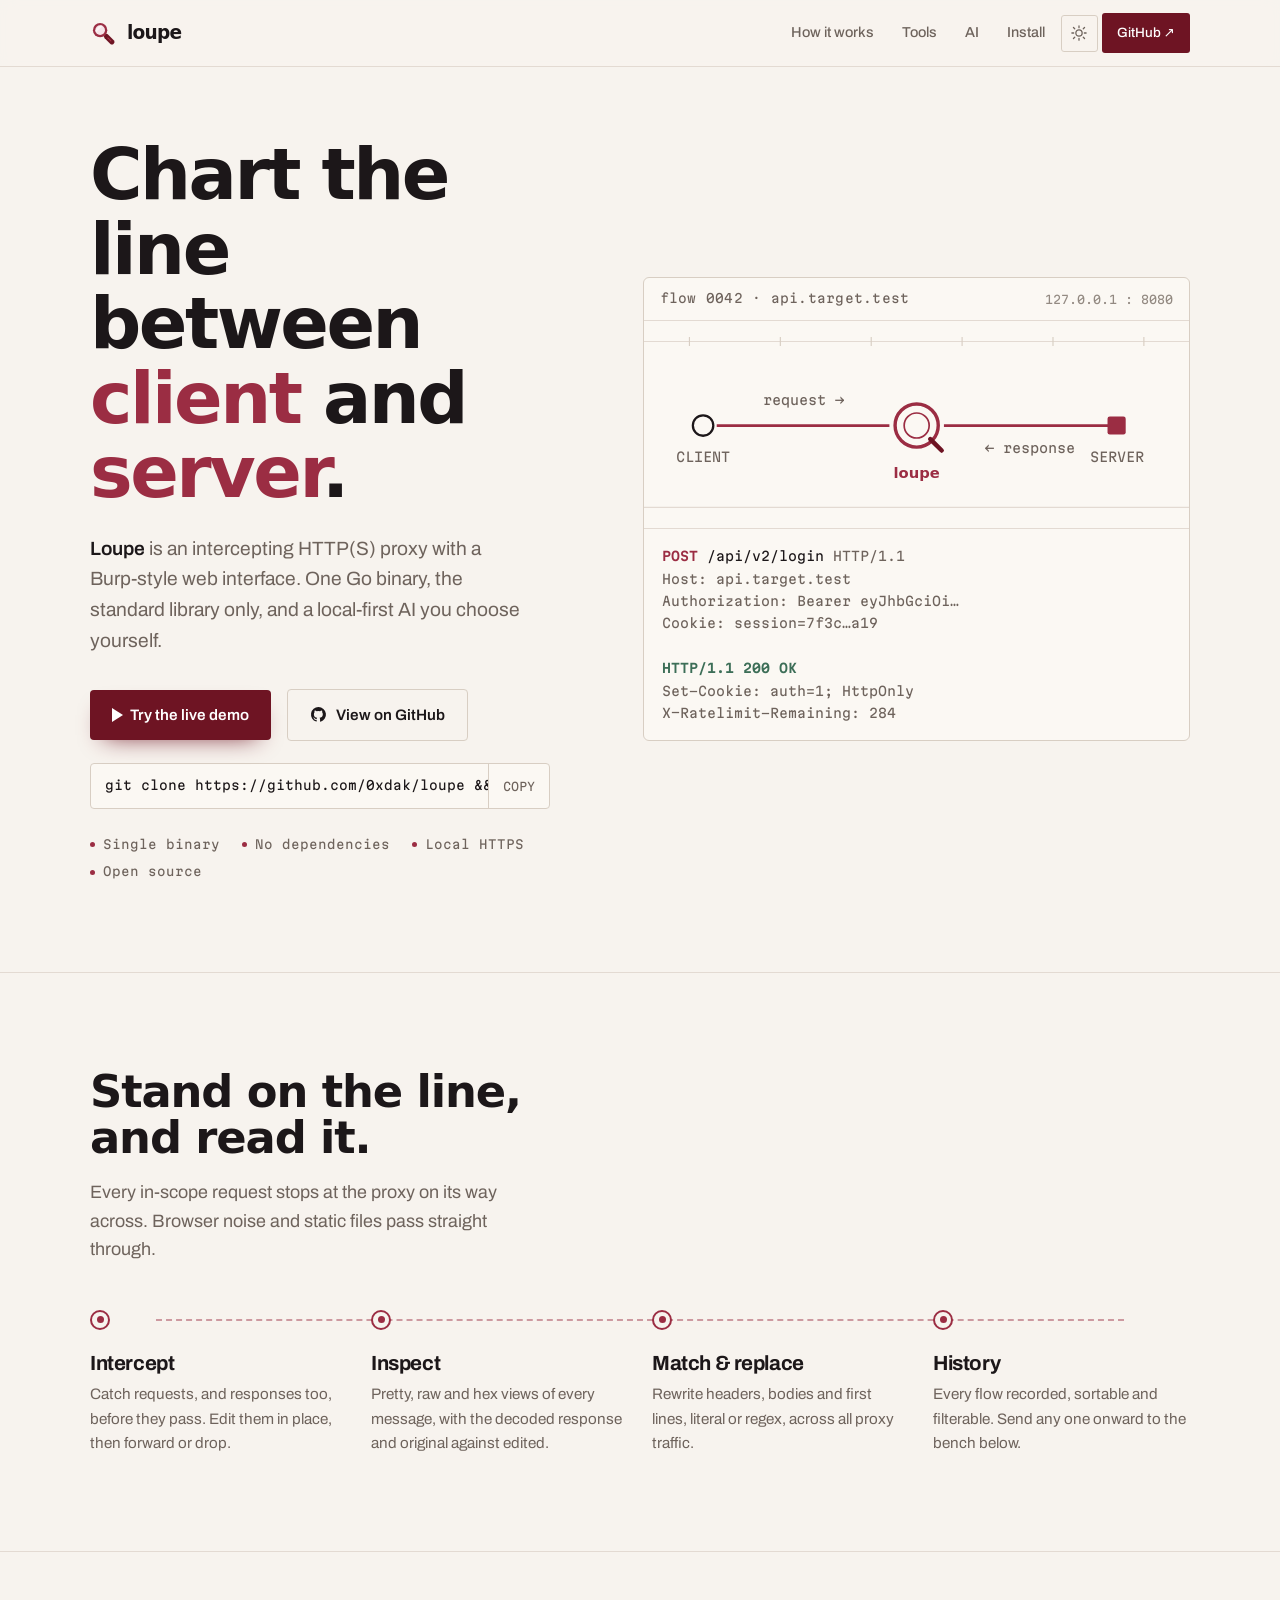
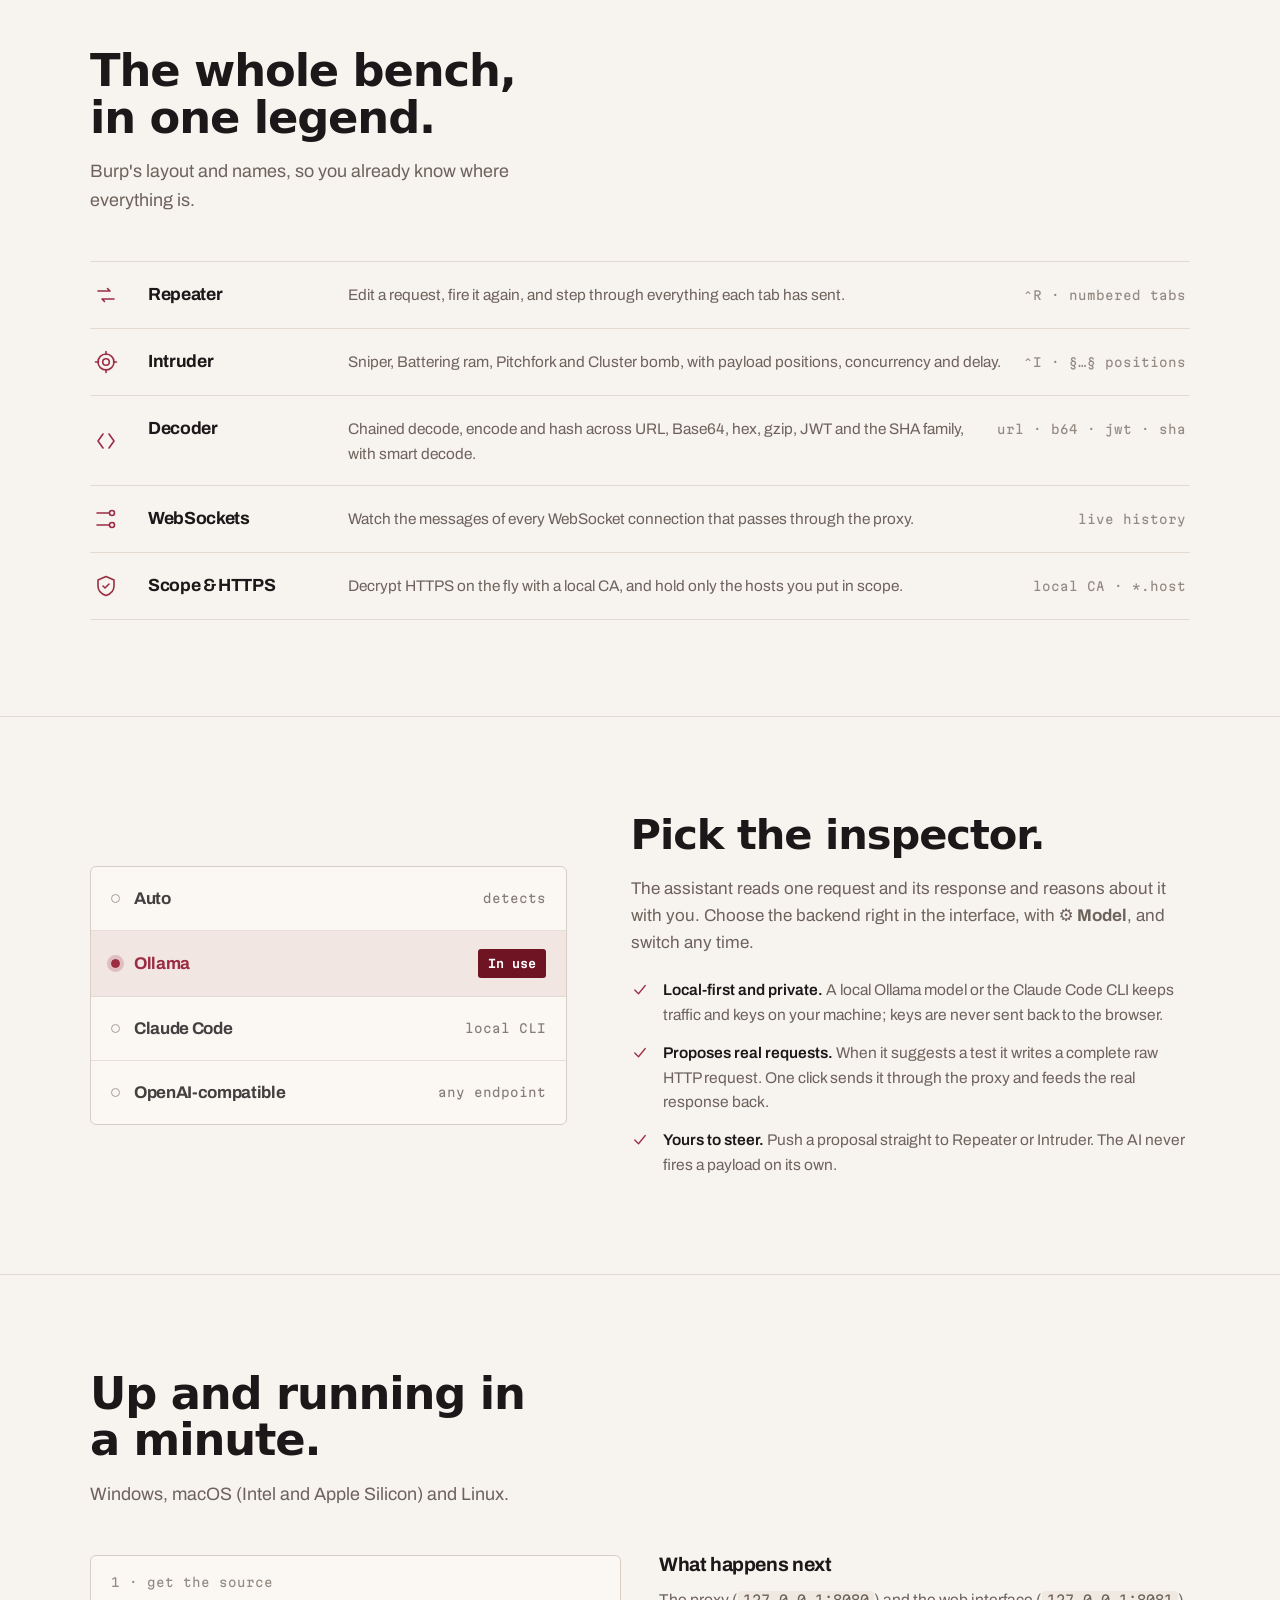
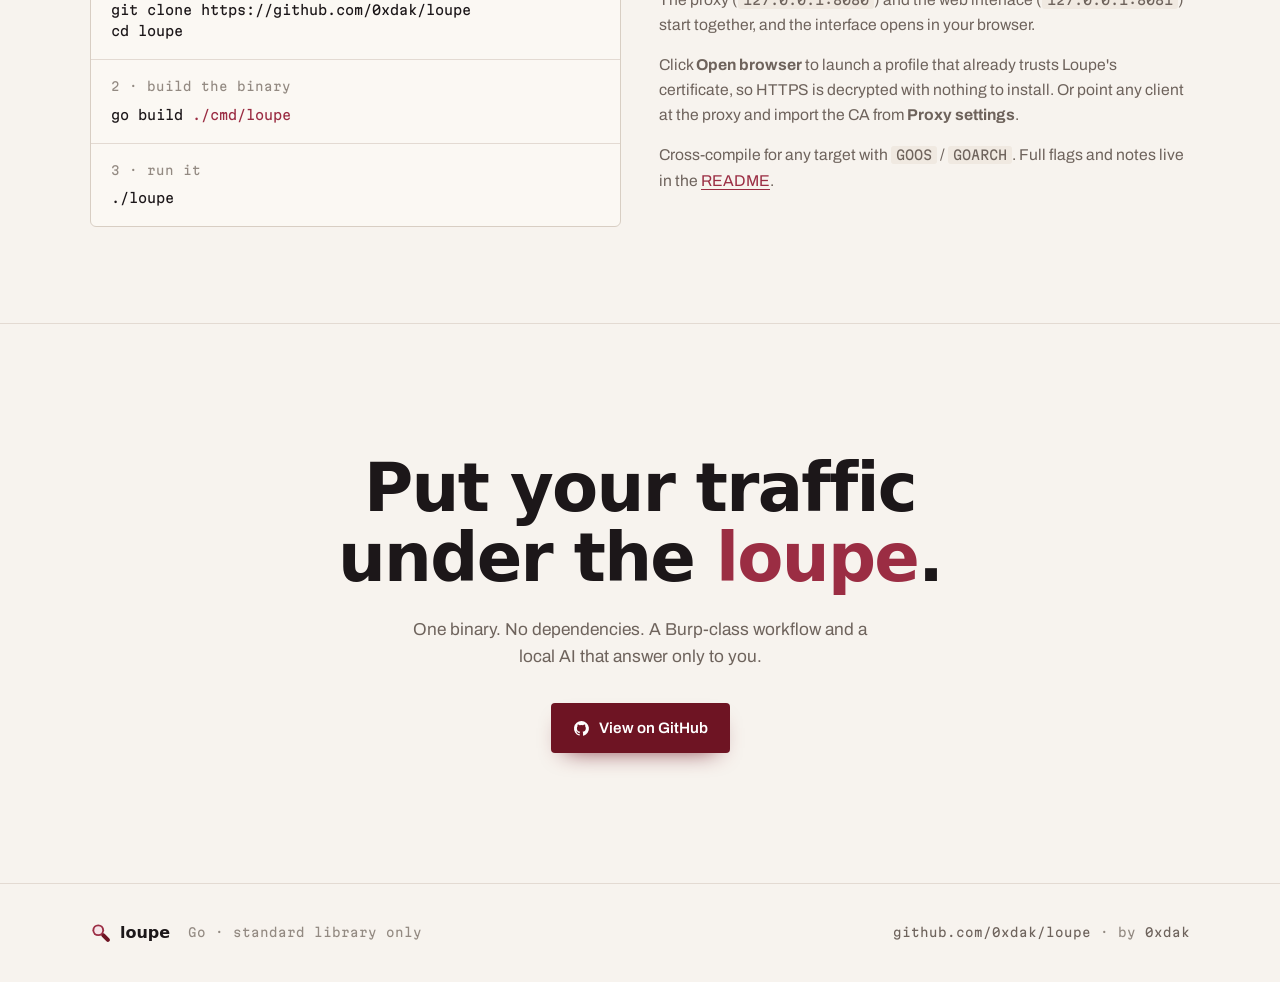
==== commit 7bb5b2f1: "feat(site): interactive guided demo of the Loupe UI Add docs/demo.html: a self-contained, in-browser" ====
--- a/docs/index.html
+++ b/docs/index.html
@@ -94,6 +94,10 @@
 .btn.primary{background:var(--stamp-deep); color:#fff; box-shadow:0 10px 24px -14px var(--stamp-deep)}
 .btn.primary:hover{background:var(--stamp-hover); transform:translateY(-2px)}
 .btn.primary svg{width:17px;height:17px}
+.btn.ghost{background:transparent; color:var(--ink); border:1px solid var(--rule-2)}
+.btn.ghost:hover{border-color:var(--stamp); color:var(--stamp); transform:translateY(-2px)}
+.btn.ghost svg{width:17px;height:17px}
+.btn.primary .play{width:0;height:0;border-left:11px solid #fff;border-top:7px solid transparent;border-bottom:7px solid transparent;margin-right:-2px}
 .install{margin-top:22px; display:flex; align-items:stretch; max-width:460px; border:1px solid var(--rule-2); border-radius:4px; background:var(--paper-2); overflow:hidden}
 .install code{font-family:var(--mono); font-size:.78rem; color:var(--ink); padding:12px 14px; overflow-x:auto; white-space:nowrap; flex:1}
 .install .cp{appearance:none;border:0;border-left:1px solid var(--rule-2); background:transparent; color:var(--ink-2); cursor:pointer; padding:0 14px; font-family:var(--mono); font-size:.72rem}
@@ -244,7 +248,8 @@
       <h1>Chart the line<br>between <span class="ln">client</span> and <span class="ln">server</span>.</h1>
       <p class="deck"><b>Loupe</b> is an intercepting HTTP(S) proxy with a Burp-style web interface. One Go binary, the standard library only, and a local-first AI you choose yourself.</p>
       <div class="cta">
-        <a class="btn primary" href="https://github.com/0xdak/loupe">
+        <a class="btn primary" href="demo.html"><span class="play" aria-hidden="true"></span>Try the live demo</a>
+        <a class="btn ghost" href="https://github.com/0xdak/loupe">
           <svg viewBox="0 0 24 24" fill="currentColor" aria-hidden="true"><path d="M12 1.5A10.5 10.5 0 0 0 8.7 22c.5.1.7-.2.7-.5v-2c-2.8.6-3.4-1.2-3.4-1.2-.5-1.2-1.1-1.5-1.1-1.5-.9-.6.1-.6.1-.6 1 .1 1.5 1 1.5 1 .9 1.5 2.4 1.1 3 .8.1-.6.3-1.1.6-1.4-2.2-.2-4.6-1.1-4.6-5 0-1.1.4-2 1-2.7-.1-.3-.4-1.3.1-2.6 0 0 .8-.3 2.7 1a9.4 9.4 0 0 1 5 0c1.9-1.3 2.7-1 2.7-1 .5 1.3.2 2.3.1 2.6.6.7 1 1.6 1 2.7 0 3.9-2.4 4.8-4.6 5 .3.3.7 1 .7 2v3c0 .3.2.6.7.5A10.5 10.5 0 0 0 12 1.5Z"/></svg>
           View on GitHub
         </a>
